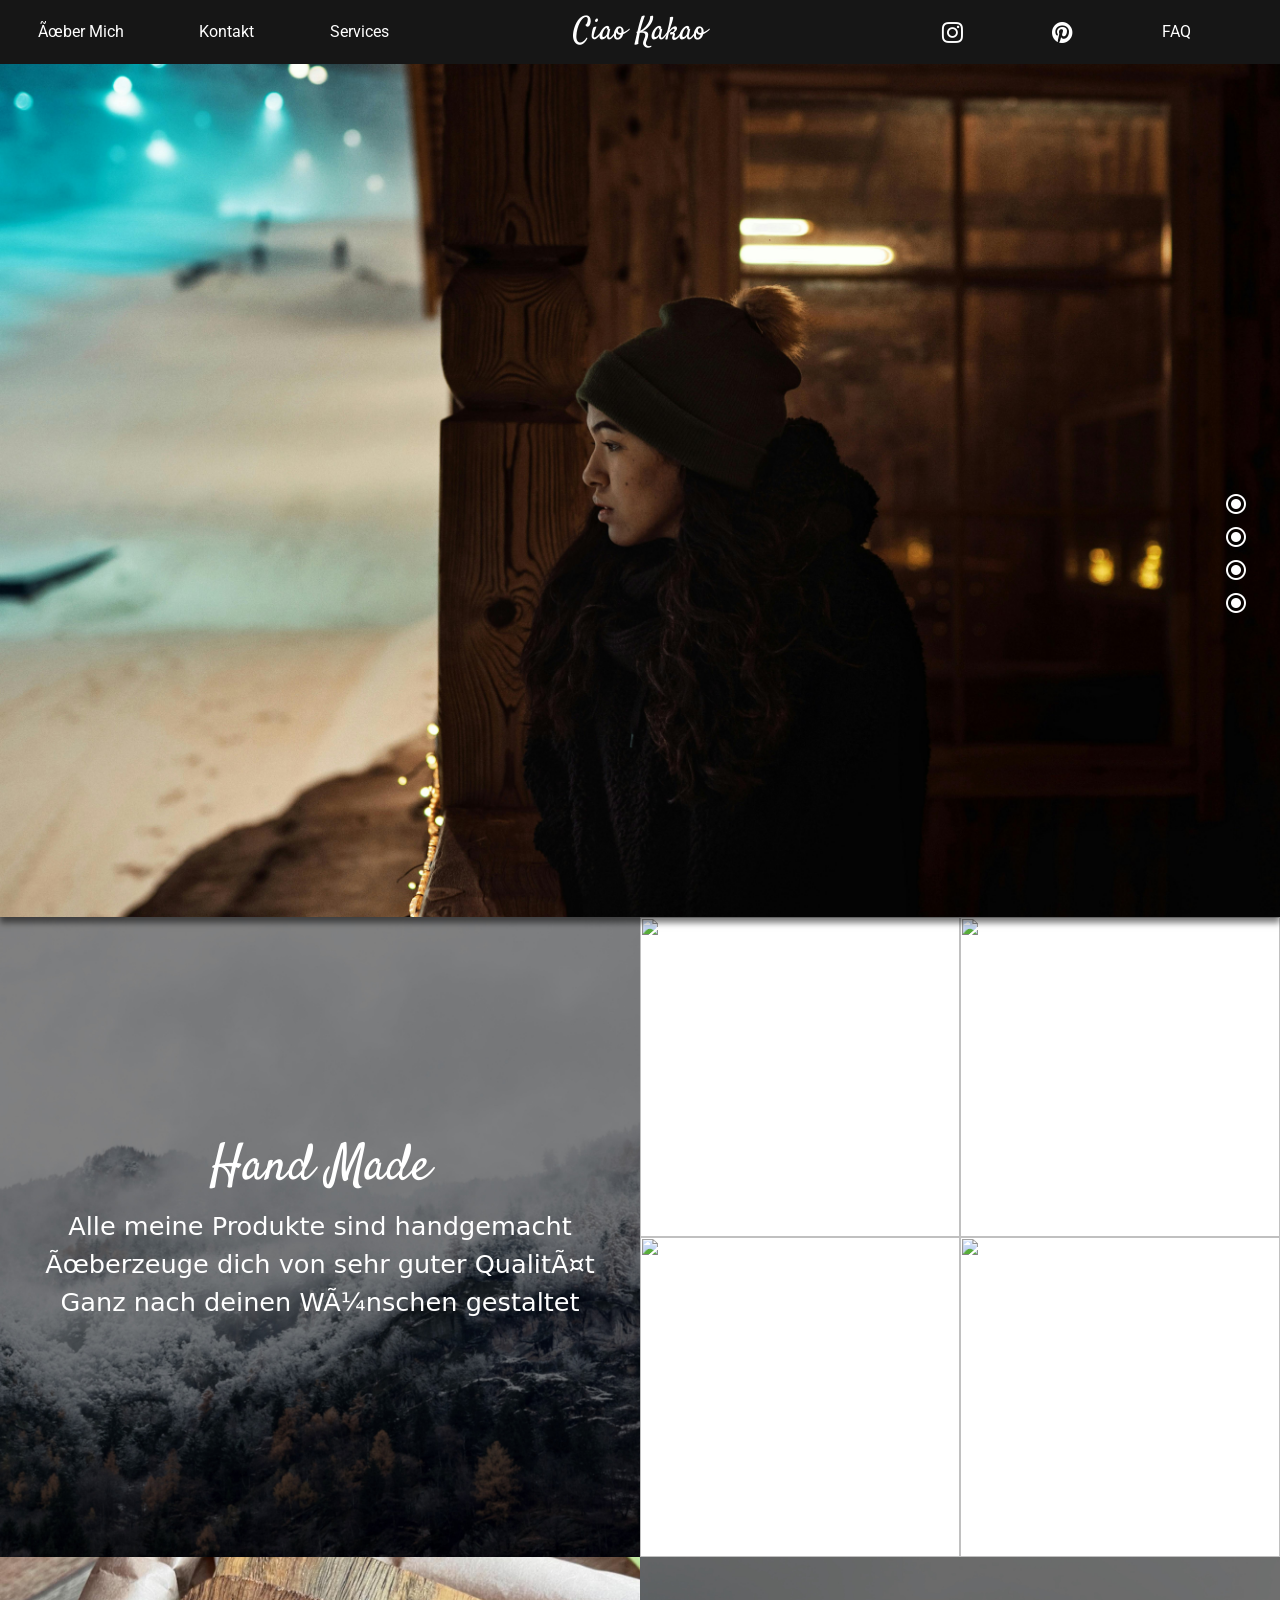
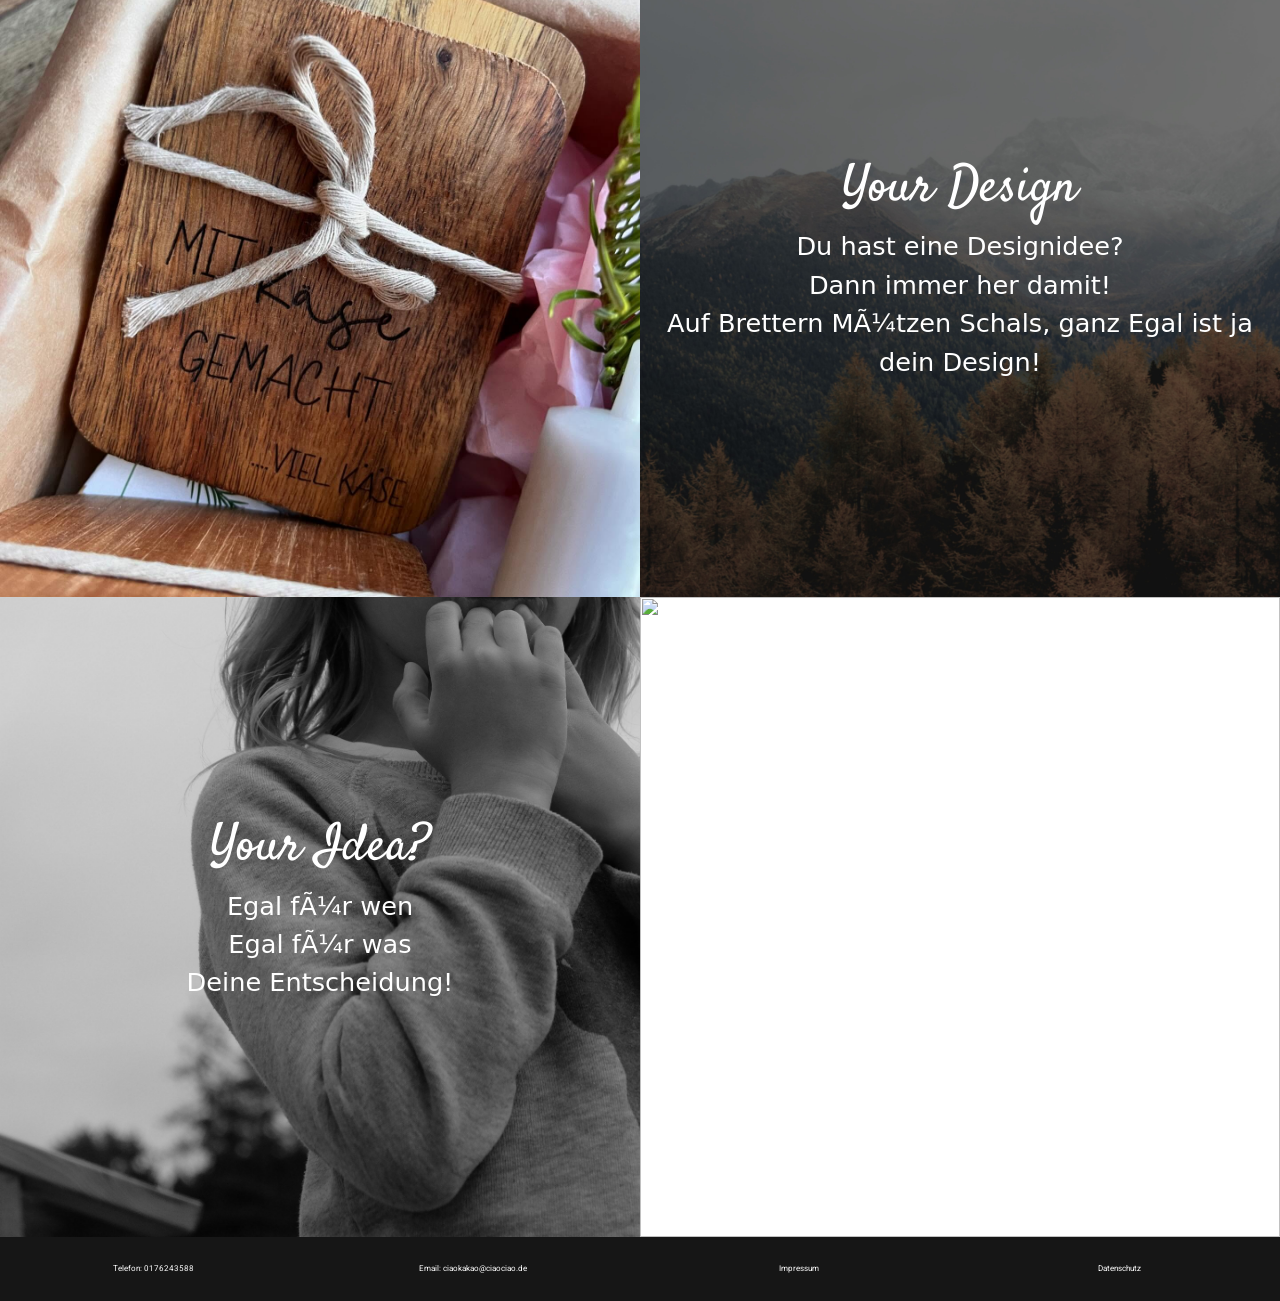
==== index.html @ 48e9409b "rename htmll" ====
<!DOCTYPE html>
<html>
  <head>
    <link href="https://cdn.jsdelivr.net/npm/bootstrap@5.3.3/dist/css/bootstrap.min.css" rel="stylesheet" integrity="sha384-QWTKZyjpPEjISv5WaRU9OFeRpok6YctnYmDr5pNlyT2bRjXh0JMhjY6hW+ALEwIH" crossorigin="anonymous">
    <link rel="preconnect" href="https://fonts.googleapis.com">
  <link rel="preconnect" href="https://fonts.gstatic.com" crossorigin>
  <link href="https://fonts.googleapis.com/css2?family=Roboto:ital,wght@0,100;0,300;0,400;0,500;0,700;0,900;1,100;1,300;1,400;1,500;1,700;1,900&display=swap" rel="stylesheet">
  <link rel="stylesheet" href="https://cdnjs.cloudflare.com/ajax/libs/font-awesome/4.7.0/css/font-awesome.min.css">
  <link href="https://fonts.googleapis.com/css2?family=Roboto:ital,wght@0,100;0,300;0,400;0,500;0,700;0,900;1,100;1,300;1,400;1,500;1,700;1,900&family=Satisfy&display=swap" rel="stylesheet">
  <link rel="stylesheet" href="https://fonts.googleapis.com/css2?family=Material+Symbols+Outlined:opsz,wght,FILL,GRAD@20..48,100..700,0..1,-50..200&icon_names=radio_button_unchecked" />
  <link rel="stylesheet" href="https://fonts.googleapis.com/css2?family=Material+Symbols+Outlined:opsz,wght,FILL,GRAD@20..48,100..700,0..1,-50..200&icon_names=radio_button_checked" />

  <link rel="stylesheet" href="/css/ciaokakaomaster.css">
  <link rel="stylesheet" href="/css/ciaokakaoheader.css">
  <link rel="stylesheet" href="/css/ciaokakaoimageslide.css">
  <link rel="stylesheet" href="/css/ciaokakaoarticle.css">
  <link rel="stylesheet" href="/css/ciaokakaofooter.css">

    <body>
      <div class="main">
        <div class="header">
          <div class="headercontainer">
            <div class="headeraboutus">
              <p class="headerp">Über Mich</p>
              <p class="headerp">Kontakt</p>
              <p class="headerp">Services</p>
            </div>
            <div class="headerlogo">
              <!-- <img src="/images/logo.png" alt=""> -->
              <p class="headerp">Ciao Kakao</p>
            </div>
            <div class="socialmediaheader">
              <a href="#" class="fa fa-instagram"></a>
              <a href="#" class="fa fa-pinterest"></a>
              <p class="headerp">FAQ</p>
            </div>
          </div>
        </div>

        <div class="companyimages">
          <div class="imageSliderContainer">
            <img  class="sliderimg" src="/images/imgsld1.jpg" alt="">
            <img  class="sliderimg" src="/images/imgsld2.jpg" alt="">
            <img  class="sliderimg" src="/images/imgsld3.jpg" alt="">
            <img  class="sliderimg" src="/images/imgsld4.jpg" alt="">
            
          </div>

          <div class="imageButtonContainer">
            <button onclick="imageButtonPressed(0)" id="imgslide0" class="imageSlideButton">
              <span class="material-symbols-outlined">
                radio_button_checked
                </span>
            </button>

            <button onclick="imageButtonPressed(1)"  id="imgslide1" class="imageSlideButton">
              <span class="material-symbols-outlined">
                radio_button_checked
                </span>
            </button>

            <button onclick="imageButtonPressed(2)" id="imgslide2" class="imageSlideButton">
              <span class="material-symbols-outlined">
                radio_button_checked
                </span>
            </button>

            <button onclick="imageButtonPressed(3)" id="imgslide3" class="imageSlideButton">
              <span class="material-symbols-outlined">
                radio_button_checked
                </span>
            </button>

          </div>

        </div>

        <div class="articleContainer">

          <div id="articleHandMade" class="articledetail">
            <div class="articledescription">
            <h1 class="articleHeading" >Hand Made</h1>
            <p>Alle meine Produkte sind handgemacht <br>
              Überzeuge dich von sehr guter Qualität <br>
              Ganz nach deinen Wünschen gestaltet</p> 
          </div>

          </div>

          <div class="articledetail">
              <div class="imgquad"><img class="articleImage" src="/images/MillaMütze.jpg" alt=""></div>
              <div class="imgquad"><img class="articleImage" src="/images/MützeGrau.jpg" alt=""></div>
              <div class="imgquad"><img class="articleImage" src="/images/MützeHerbst.jpg" alt=""></div>
              <div class="imgquad"><img class="articleImage" src="/images/MützeRot.jpg" alt=""></div>
          </div>

          <div class="articledetail">
            <img class="imgSolo" class="articleImageFull" src="/images/Holzbrett.jpg" alt="">
          </div>

          <div id="yourDesign" class="articledetail">
            <div class="articledescription">
            <h1 class="articleHeading" >Your Design</h1>
            <p>Du hast eine Designidee? <br>
              Dann immer her damit! <br>
              Auf Brettern Mützen Schals, ganz Egal ist ja dein Design!</p>
          </div>

          </div>

          <div id="yourChoice" class="articledetail">
            <div class="articledescription">
            <h1 class="articleHeading" >Your Idea?</h1>
            <p>Egal für wen <br>
              Egal für was <br>
              Deine Entscheidung!</p>
          </div>
          </div>

          <div class="articledetail">
            <img class="imgSolo" class="articleImageFull" src="/images/HundMütze.jpg" alt="">
          </div>

        </div>

        <div class="footer">
          <div class="contact">
            <p>
            Telefon: 0176243588 </p>
            <p>Email: ciaokakao@ciaociao.de</p>
          </div>


          <div class="impressum">
            <p>Impressum </p>
            <p>Datenschutz</p>
          </div>

        </div>

      </div>


  
    <script src="/js/ckimageslide.js"></script>
    </body>
  </head>
</html>
---- css/ciaokakaomaster.css ----
html, body {
  height: 100%;
  margin: 0;
  padding: 0;
}

.main {
  width: 100%;
  height: auto;
  display: flex;
  flex-direction: column;
}
---- css/ciaokakaoheader.css ----
.header{
  width: 100%;
  height: 4rem;
  display: flex;
  color: white;
  background-color: rgb(22,22,22);
  font-family: roboto;
  position: sticky;
  top: 0;
  left: 0;
  z-index: 99;
}

.headerp{
  display: inline-block;
  position: relative;
  cursor: pointer;
  margin: 0;
}

.headerp::after{
  content:"";
  position: absolute;
  left: 0;
  bottom: -2px;
  width: 0;
  height: 2px;
  background-color: currentColor;
  transition: width 0.5s cubic-bezier(0.4, 0, 0.2, 1)
}

.headerp:hover::after{
  width: 100%;
}

.headercontainer {
  width: 100%;
  height: 100%;
  display: flex;
}

.headeraboutus{
  width: 100%;
  height: 100%;
  display: flex;
  justify-content: space-around;
  align-items: center;
  flex-direction: row;
}

.headerlogo{
  width: 100%;
  display: flex;
  justify-content: center;
  align-items: center;
    font-family: "Satisfy", serif;
    font-weight: 400;
    font-style: normal;
    font-size: 2rem;
  
}

.socialmediaheader{
  display: flex;
  width: 100%;
  justify-content: center;
    flex-direction: row;
    flex-wrap: nowrap;
    align-items: center;
    justify-content: space-evenly;
}

#instagramheaderlogo{
  margin-right: 3rem;
}

.fa{
  color: white;
  font-size: 1.5rem;
  text-decoration: none;
}
---- css/ciaokakaoimageslide.css ----
.companyimages{
  width: 100%;
  max-height: 100vh;
  position: relative;
  display: flex;
  flex-direction: row;
  overflow: hidden;
  flex-wrap: wrap;
  box-shadow: rgba(0, 0, 0, 0.5) 0px 6px 6px;
}

.imageSliderContainer{
display: flex;
transition: transform 0.5s ease-in-out, filter 0.5s ease-in-out;
}

.sliderimg{
  width: 100%;
}

.imageButtonContainer{
  position: absolute;
  right: 2%;
  top: 50%;
  display: flex;
  flex-direction: column;

}

.imageSlideButton{
  border: none;
  background-color: transparent;
  color: white;
  transition: color 0.5s cubic-bezier(0.4, 0, 0.2, 1)
}

.imageSlideButton:hover{
  color: grey;
  
}


.material-symbols-outlined {
  font-variation-settings:
  'FILL' 0,
  'wght' 400,
  'GRAD' 0,
  'opsz' 24;
}
---- css/ciaokakaoarticle.css ----
.articleContainer{
  width: 100%;
  display: flex;
  flex-direction: row;
  flex-wrap: wrap;
}

.articledetail{
  width: 50%;
  aspect-ratio: 1 / 1;
  display: flex;
  flex-direction: column;
  flex-wrap: wrap;
  font-size: clamp(1rem, 2vw, 2rem);
}


.articleHeading{
  font-family: Satisfy, serif;
  font-size: clamp(3rem, 4vw, 5rem);
}



#articleHandMade{
  background-image: url('/images/Waldhintergrund.jpg') ;
  background-size: cover;
  color: white;
}

#yourDesign{
  background-image: url('/images/Herbsthintergrund.jpg') ;
  background-size: cover;
  color: white;
}

#yourChoice{
  background-image: url('/images/Mädchen.jpg') ;
  background-size: cover;
  color: white;
}


.articledescription{
  display: flex;
  flex-direction: column;
  align-items: center;
  padding: 1rem;
  width: 100%;
  height: 100%;
  justify-content: center;
  text-align: center;
}


.imgquad{
  width: 50%;
  height: 50%;
  object-fit: cover;
}

.imgSolo{
  width: 100%;
  height: 100%;
  object-fit: cover;
}

.articleImage{
  width: 100%;
  height: 100%;
  object-fit: cover;
}

.articleImageFull{
  width: 100%;
}
---- css/ciaokakaofooter.css ----
.footer{
  width: 100%;
  height: 4rem;
  background-color: rgb(22,22,22);
  font-family: roboto;
  display: flex;
  flex-direction: row;
    flex-wrap: nowrap;
    justify-content: space-around;
    align-items: flex-end;
    color: white;
    font-size: 0.5rem;
}

.footer p{
  margin: 0;
}

.impressum{
  width: 50%;
  height: 100%;
  display: flex;
  justify-content: space-around;
  align-items: center;
}

.contact{
  width: 50%;
  height: 100%;
  display: flex;
  align-items: center;
  justify-content:space-around;
  margin: 0;
}
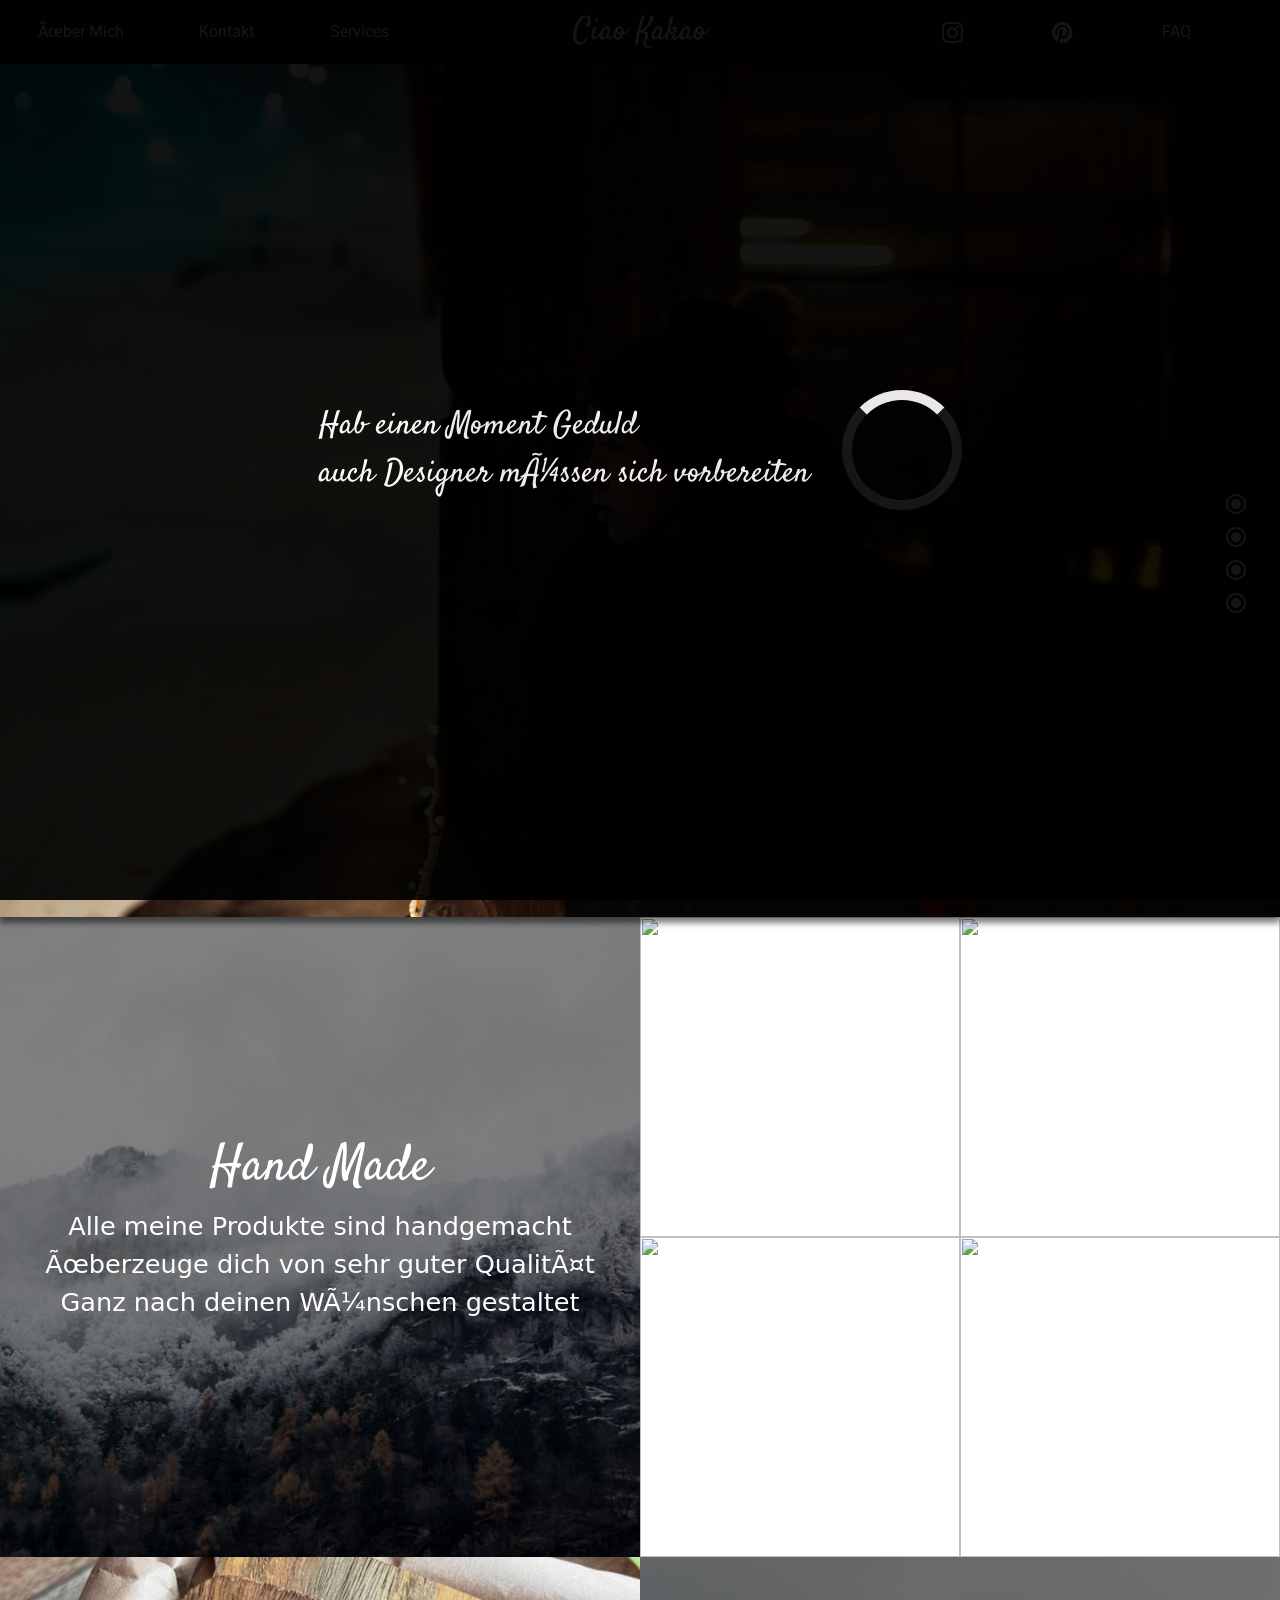
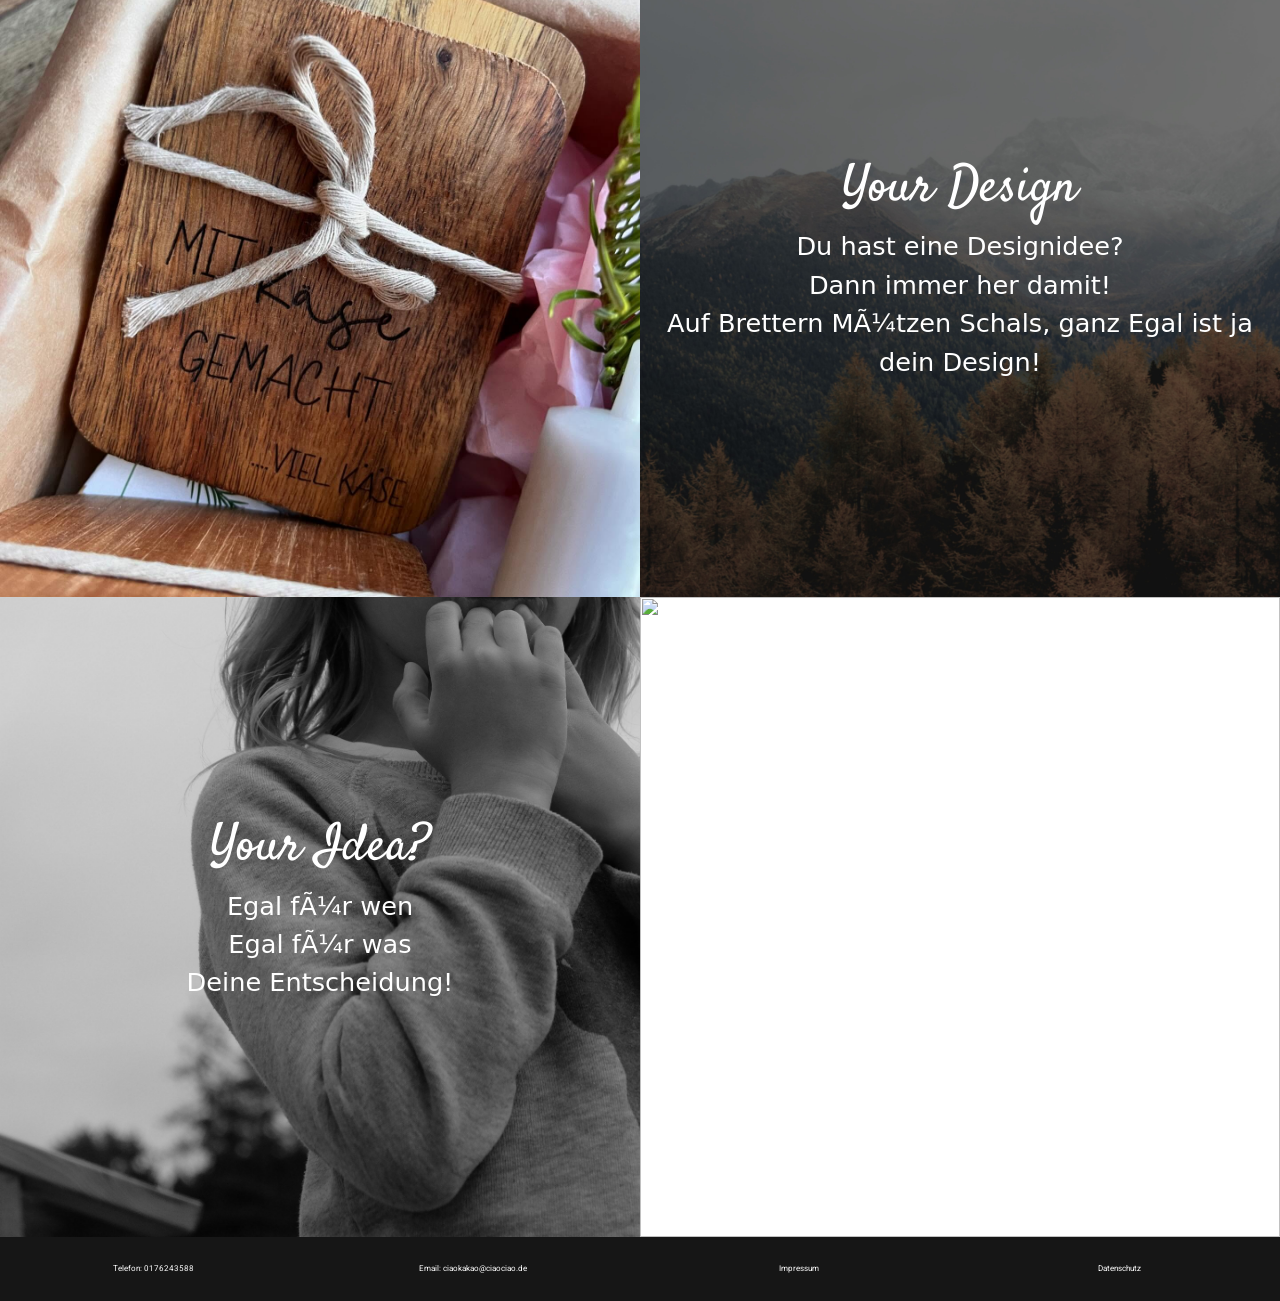
==== commit 7bd4a4b9: "preview loader" ====
--- a/index.html
+++ b/index.html
@@ -10,14 +10,20 @@
   <link rel="stylesheet" href="https://fonts.googleapis.com/css2?family=Material+Symbols+Outlined:opsz,wght,FILL,GRAD@20..48,100..700,0..1,-50..200&icon_names=radio_button_unchecked" />
   <link rel="stylesheet" href="https://fonts.googleapis.com/css2?family=Material+Symbols+Outlined:opsz,wght,FILL,GRAD@20..48,100..700,0..1,-50..200&icon_names=radio_button_checked" />
 
-  <link rel="stylesheet" href="/css/ciaokakaomaster.css">
-  <link rel="stylesheet" href="/css/ciaokakaoheader.css">
-  <link rel="stylesheet" href="/css/ciaokakaoimageslide.css">
-  <link rel="stylesheet" href="/css/ciaokakaoarticle.css">
-  <link rel="stylesheet" href="/css/ciaokakaofooter.css">
+  <link rel="stylesheet" href="css/ciaokakaomaster.css">
+  <link rel="stylesheet" href="css/ciaokakaoheader.css">
+  <link rel="stylesheet" href="css/ciaokakaoimageslide.css">
+  <link rel="stylesheet" href="css/ciaokakaoarticle.css">
+  <link rel="stylesheet" href="css/ciaokakaofooter.css">
 
     <body>
       <div class="main">
+        <div class="preview">
+            Hab einen Moment Geduld <br>
+            auch Designer müssen sich vorbereiten 
+          </h1>
+          <div class="preview-loader"></div>
+        </div>
         <div class="header">
           <div class="headercontainer">
             <div class="headeraboutus">
@@ -39,10 +45,10 @@
 
         <div class="companyimages">
           <div class="imageSliderContainer">
-            <img  class="sliderimg" src="/images/imgsld1.jpg" alt="">
-            <img  class="sliderimg" src="/images/imgsld2.jpg" alt="">
-            <img  class="sliderimg" src="/images/imgsld3.jpg" alt="">
-            <img  class="sliderimg" src="/images/imgsld4.jpg" alt="">
+            <img  class="sliderimg" src="images/imgsld1.jpg" alt="">
+            <img  class="sliderimg" src="images/imgsld2.jpg" alt="">
+            <img  class="sliderimg" src="images/imgsld3.jpg" alt="">
+            <img  class="sliderimg" src="images/imgsld4.jpg" alt="">
             
           </div>
 
@@ -88,14 +94,14 @@
           </div>
 
           <div class="articledetail">
-              <div class="imgquad"><img class="articleImage" src="/images/MillaMütze.jpg" alt=""></div>
-              <div class="imgquad"><img class="articleImage" src="/images/MützeGrau.jpg" alt=""></div>
-              <div class="imgquad"><img class="articleImage" src="/images/MützeHerbst.jpg" alt=""></div>
-              <div class="imgquad"><img class="articleImage" src="/images/MützeRot.jpg" alt=""></div>
+              <div class="imgquad"><img class="articleImage" src="images/MillaMütze.jpg" alt=""></div>
+              <div class="imgquad"><img class="articleImage" src="images/MützeGrau.jpg" alt=""></div>
+              <div class="imgquad"><img class="articleImage" src="images/MützeHerbst.jpg" alt=""></div>
+              <div class="imgquad"><img class="articleImage" src="images/MützeRot.jpg" alt=""></div>
           </div>
 
           <div class="articledetail">
-            <img class="imgSolo" class="articleImageFull" src="/images/Holzbrett.jpg" alt="">
+            <img class="imgSolo" class="articleImageFull" src="images/Holzbrett.jpg" alt="">
           </div>
 
           <div id="yourDesign" class="articledetail">
@@ -118,7 +124,7 @@
           </div>
 
           <div class="articledetail">
-            <img class="imgSolo" class="articleImageFull" src="/images/HundMütze.jpg" alt="">
+            <img class="imgSolo" class="articleImageFull" src="images/HundMütze.jpg" alt="">
           </div>
 
         </div>
@@ -142,7 +148,8 @@
 
 
   
-    <script src="/js/ckimageslide.js"></script>
+    <script src="js/ckimageslide.js"></script>
+    <script src="js/ckloader.js"></script>
     </body>
   </head>
 </html>
--- a/css/ciaokakaomaster.css
+++ b/css/ciaokakaomaster.css
@@ -3,6 +3,40 @@
   margin: 0;
   padding: 0;
 }
+
+.preview {
+  font-family: Satisfy, serif;
+  font-size: clamp(3rem, 4vw, 5rem);
+
+  position: fixed;
+  top: 0;
+  left: 0;
+  width: 100%;
+  height: 100%;
+  background-color: black;
+  display: flex;
+  justify-content: center;
+  align-items: center;
+  font-size: 2rem;
+  z-index: 99999;
+  color: rgb(255, 255, 255);
+  opacity: 0.92;
+}
+
+.preview-loader{
+  border: 10px solid rgb(23,23,23); 
+  border-top: 10px solid rgb(250,250,250); 
+  border-radius: 50%;
+  width: 120px;
+  height: 120px;
+  animation: spin 2s linear infinite;
+  margin-left: 2rem;
+}
+
+@keyframes spin {
+  0% { transform: rotate(0deg); }
+  100% { transform: rotate(360deg); }
+} 
 
 .main {
   width: 100%;
--- a/css/ciaokakaoarticle.css
+++ b/css/ciaokakaoarticle.css
@@ -23,19 +23,19 @@
 
 
 #articleHandMade{
-  background-image: url('/images/Waldhintergrund.jpg') ;
+  background-image: url('../images/Waldhintergrund.jpg') ;
   background-size: cover;
   color: white;
 }
 
 #yourDesign{
-  background-image: url('/images/Herbsthintergrund.jpg') ;
+  background-image: url('../images/Herbsthintergrund.jpg') ;
   background-size: cover;
   color: white;
 }
 
 #yourChoice{
-  background-image: url('/images/Mädchen.jpg') ;
+  background-image: url('../images/Mädchen.jpg') ;
   background-size: cover;
   color: white;
 }
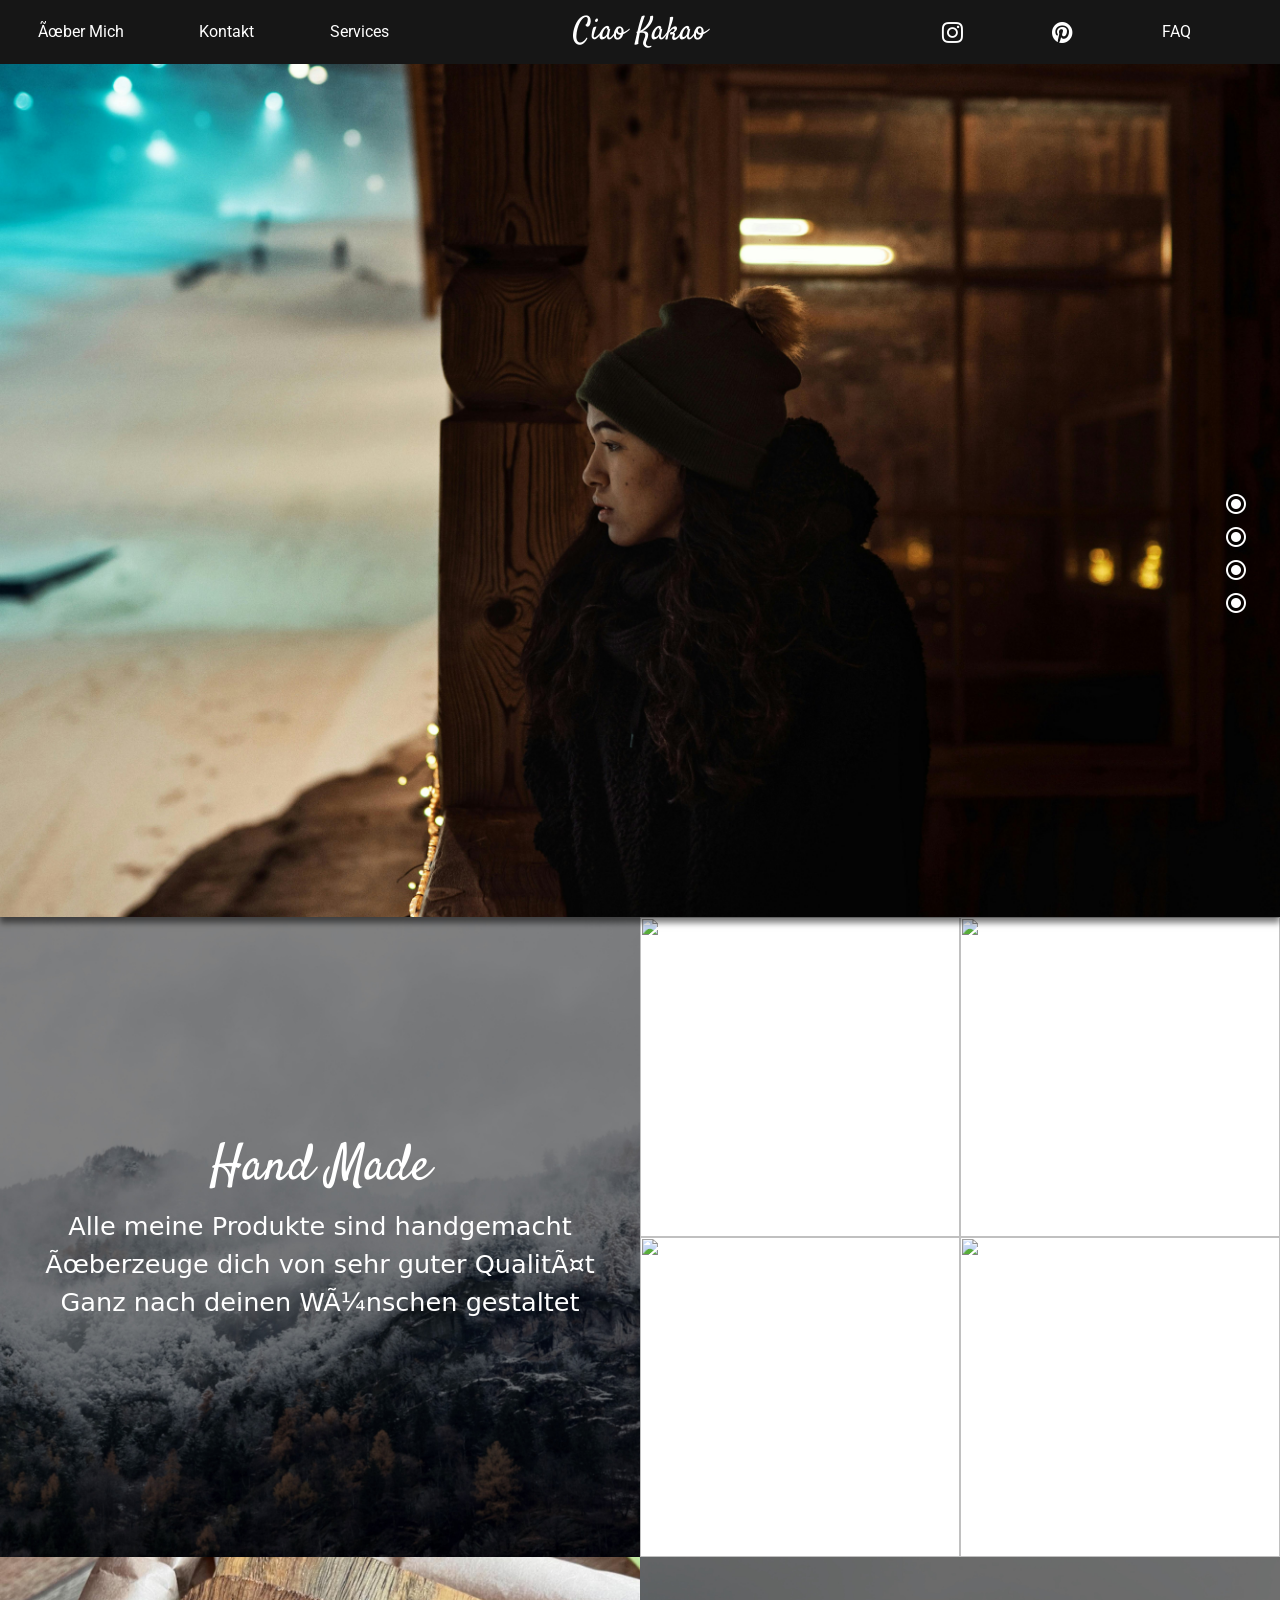
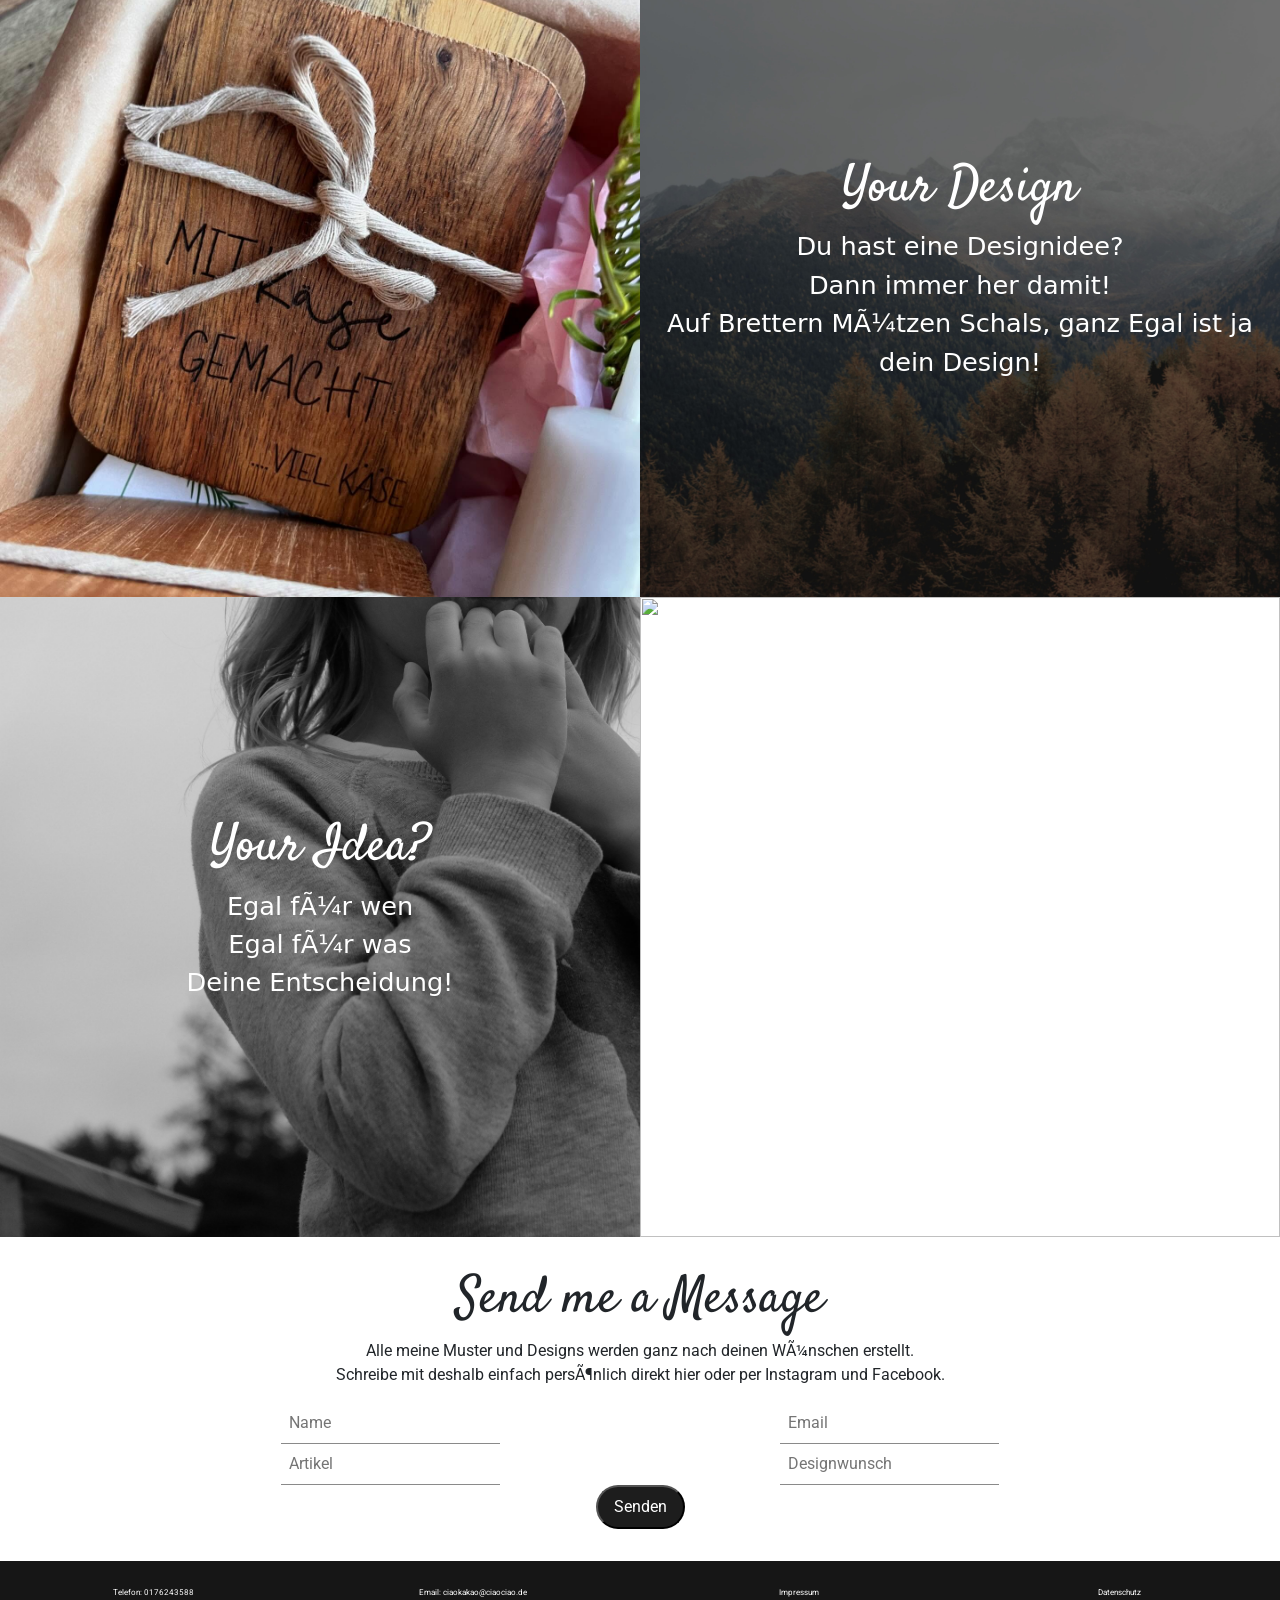
==== commit 32d4005e: "Kontaktfeld angefangen und Bugfix beim Imagslider musste man zweimal drücken" ====
--- a/index.html
+++ b/index.html
@@ -15,6 +15,7 @@
   <link rel="stylesheet" href="css/ciaokakaoimageslide.css">
   <link rel="stylesheet" href="css/ciaokakaoarticle.css">
   <link rel="stylesheet" href="css/ciaokakaofooter.css">
+  <link rel="stylesheet" href="css/ciaokakaocontact.css">
 
     <body>
       <div class="main">
@@ -86,7 +87,7 @@
           <div id="articleHandMade" class="articledetail">
             <div class="articledescription">
             <h1 class="articleHeading" >Hand Made</h1>
-            <p>Alle meine Produkte sind handgemacht <br>
+            <p class="no-select">Alle meine Produkte sind handgemacht <br>
               Überzeuge dich von sehr guter Qualität <br>
               Ganz nach deinen Wünschen gestaltet</p> 
           </div>
@@ -129,6 +130,26 @@
 
         </div>
 
+        <div class="contactMe">
+          <div class="heading">
+            <h1>Send me a Message</h1>
+            <p>Alle meine Muster und Designs werden ganz nach deinen Wünschen erstellt. <br>
+            Schreibe mit deshalb einfach persönlich direkt hier oder per Instagram und Facebook.</p>
+          </div>
+          <div class="contactField">
+            <input class="inputMessage" placeholder="Name" type="text">
+            <input class="inputMessage" placeholder="Email" type="text">
+          </div>
+
+          <div class="contactField">
+            <input class="inputMessage" placeholder="Artikel" type="text">
+            <input class="inputMessage" placeholder="Designwunsch" type="text">
+          </div>
+          <div class="submit">
+            <button class="buttonSubmit">Senden</button>
+          </div>
+        </div>
+
         <div class="footer">
           <div class="contact">
             <p>
--- a/css/ciaokakaocontact.css
+++ b/css/ciaokakaocontact.css
@@ -0,0 +1,70 @@
+.contactMe{
+  width: 100%;
+  display: flex;
+  align-items: center;
+    flex-direction: column;
+    flex-wrap: nowrap;
+    font-family: roboto;
+    padding-top: 2rem;
+    padding-bottom: 2rem;
+    text-align: center;
+    
+}
+
+.contactMe h1{
+  font-family: Satisfy, serif;
+  font-size: clamp(3rem, 4vw, 5rem);
+}
+
+
+.heading{
+  width: 100%;
+  display: flex;
+  flex-direction: column;
+    flex-wrap: nowrap;
+    align-items: center
+}
+.contactField{
+  width: 100%;
+  display: flex;
+  justify-content: space-evenly
+}
+
+.submit{
+  width: 100%;
+  display: flex;
+  align-items: center;
+    justify-content: center;
+}
+
+.buttonSubmit{
+  color: white;
+  background-color: rgb(29,29,29);
+  padding-top: 0.5rem;
+  padding-bottom: 0.5rem;
+  padding-left: 1rem;
+  padding-right: 1rem;
+  border-radius: 24px;
+  transition: transform 0.2s ease-in-out;}
+
+.buttonSubmit:hover{
+  transform: scale(1.1);
+}
+
+.inputMessage{
+  background: transparent;
+  border: none;
+  border-bottom: 1px solid rgba(23, 23, 23, 0.5); /* Dezente dunkle Unterstreichung */
+  color: rgb(23, 23, 23); /* Dunkler Text */
+  padding: 8px;
+  font-size: 1rem;
+  transition: border-bottom 0.3s ease-in-out, box-shadow 0.3s ease-in-out;
+}
+
+.inputMessage:focus{
+  outline: none;
+  border-bottom: 2px solid rgb(23, 23, 23); /* Klare Unterstreichung bei Fokus */
+  box-shadow: 0 3px 5px rgba(23, 23, 23, 0.2);
+}
+
+
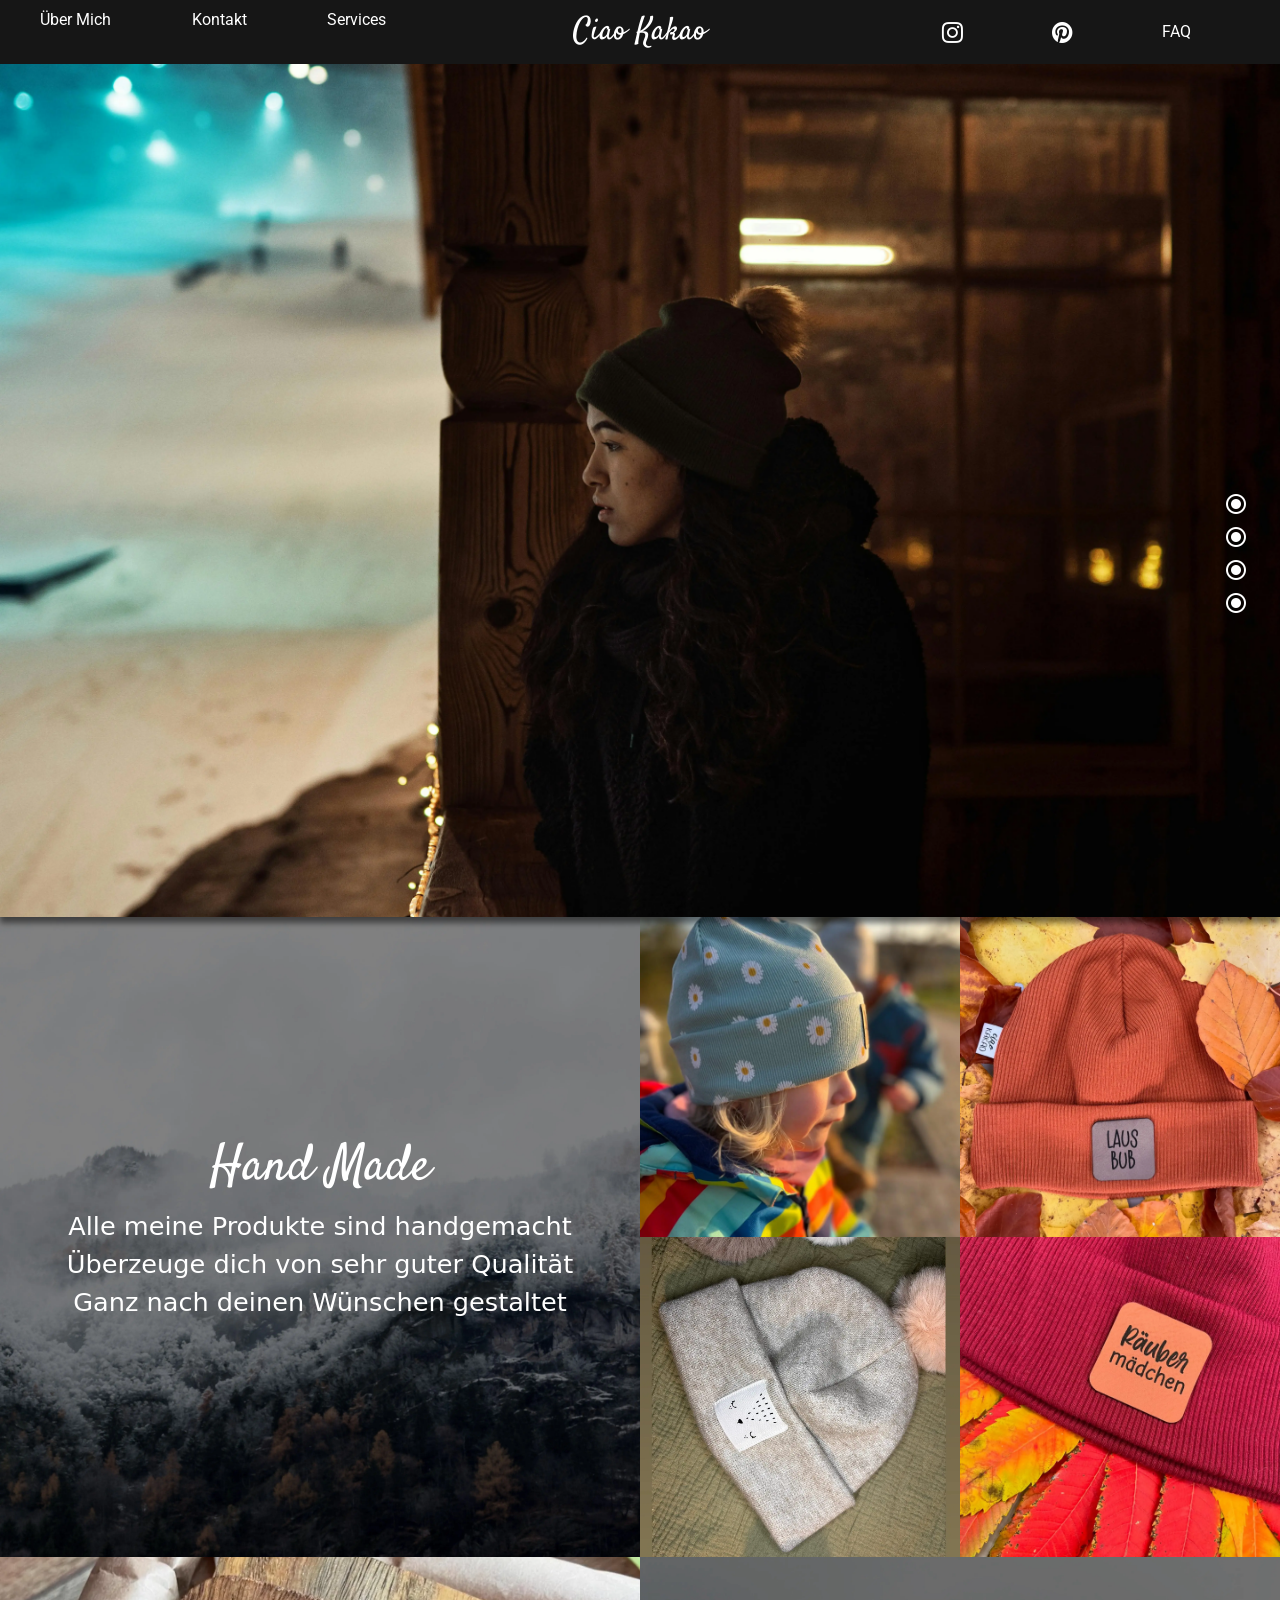
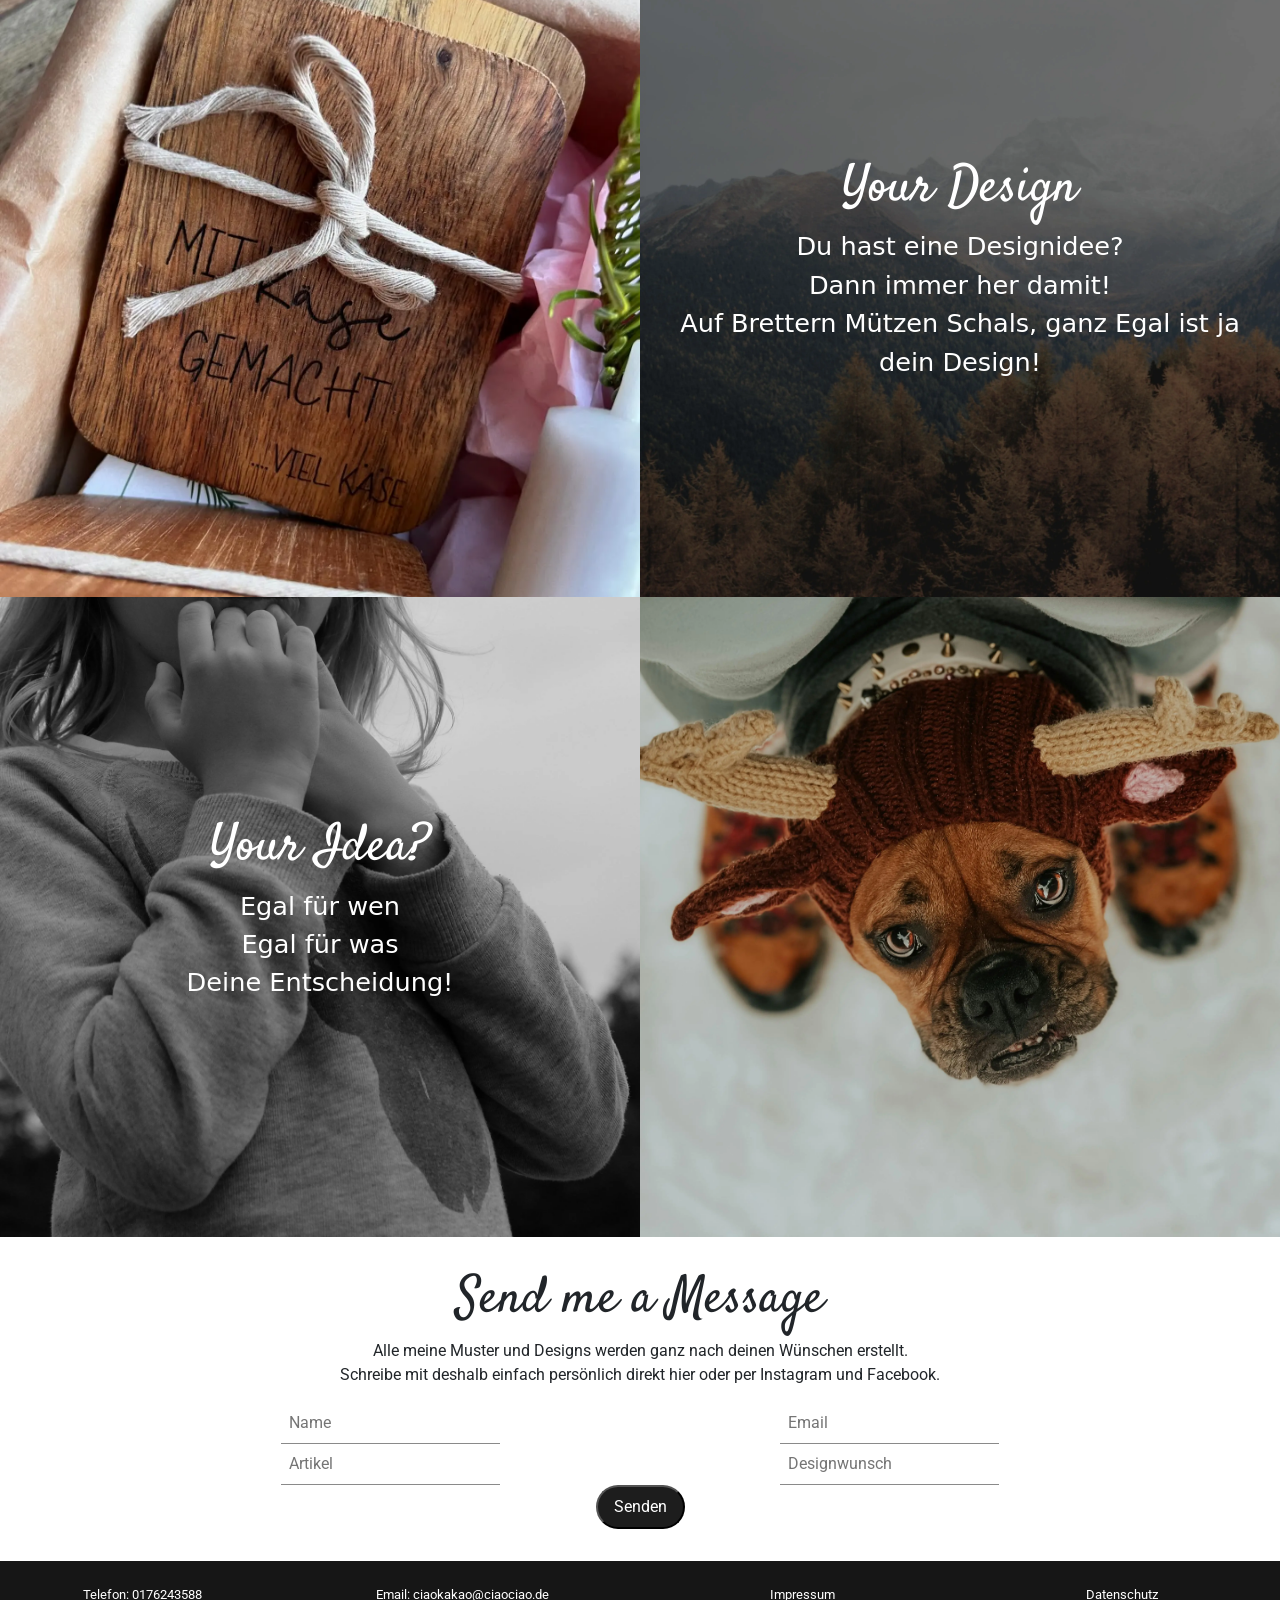
==== commit 876a0a48: "Ersetze alte Bildformate durch WebP-Varianten und füge neue HTML- und CSS-Dateien hinzu" ====
--- a/index.html
+++ b/index.html
@@ -1,176 +1,173 @@
 <!DOCTYPE html>
-<html>
-  <head>
-    <link href="https://cdn.jsdelivr.net/npm/bootstrap@5.3.3/dist/css/bootstrap.min.css" rel="stylesheet" integrity="sha384-QWTKZyjpPEjISv5WaRU9OFeRpok6YctnYmDr5pNlyT2bRjXh0JMhjY6hW+ALEwIH" crossorigin="anonymous">
-    <link rel="preconnect" href="https://fonts.googleapis.com">
-  <link rel="preconnect" href="https://fonts.gstatic.com" crossorigin>
-  <link href="https://fonts.googleapis.com/css2?family=Roboto:ital,wght@0,100;0,300;0,400;0,500;0,700;0,900;1,100;1,300;1,400;1,500;1,700;1,900&display=swap" rel="stylesheet">
-  <link rel="stylesheet" href="https://cdnjs.cloudflare.com/ajax/libs/font-awesome/4.7.0/css/font-awesome.min.css">
-  <link href="https://fonts.googleapis.com/css2?family=Roboto:ital,wght@0,100;0,300;0,400;0,500;0,700;0,900;1,100;1,300;1,400;1,500;1,700;1,900&family=Satisfy&display=swap" rel="stylesheet">
-  <link rel="stylesheet" href="https://fonts.googleapis.com/css2?family=Material+Symbols+Outlined:opsz,wght,FILL,GRAD@20..48,100..700,0..1,-50..200&icon_names=radio_button_unchecked" />
-  <link rel="stylesheet" href="https://fonts.googleapis.com/css2?family=Material+Symbols+Outlined:opsz,wght,FILL,GRAD@20..48,100..700,0..1,-50..200&icon_names=radio_button_checked" />
+<html lang="de">
+    <head>
+        <meta charset="UTF-8" />
+        <meta name="viewport" content="width=device-width, initial-scale=1.0" />
+        <link href="https://cdn.jsdelivr.net/npm/bootstrap@5.3.3/dist/css/bootstrap.min.css" rel="stylesheet" integrity="sha384-QWTKZyjpPEjISv5WaRU9OFeRpok6YctnYmDr5pNlyT2bRjXh0JMhjY6hW+ALEwIH" crossorigin="anonymous" />
+        <link rel="preconnect" href="https://fonts.googleapis.com" />
+        <link rel="preconnect" href="https://fonts.gstatic.com" crossorigin />
+        <link href="https://fonts.googleapis.com/css2?family=Roboto:ital,wght@0,100;0,300;0,400;0,500;0,700;0,900;1,100;1,300;1,400;1,500;1,700;1,900&display=swap" rel="stylesheet" />
+        <link rel="stylesheet" href="https://cdnjs.cloudflare.com/ajax/libs/font-awesome/4.7.0/css/font-awesome.min.css" />
+        <link href="https://fonts.googleapis.com/css2?family=Roboto:ital,wght@0,100;0,300;0,400;0,500;0,700;0,900;1,100;1,300;1,400;1,500;1,700;1,900&family=Satisfy&display=swap" rel="stylesheet" />
+        <link rel="stylesheet" href="https://fonts.googleapis.com/css2?family=Material+Symbols+Outlined:opsz,wght,FILL,GRAD@20..48,100..700,0..1,-50..200&icon_names=radio_button_unchecked" />
+        <link rel="stylesheet" href="https://fonts.googleapis.com/css2?family=Material+Symbols+Outlined:opsz,wght,FILL,GRAD@20..48,100..700,0..1,-50..200&icon_names=radio_button_checked" />
 
-  <link rel="stylesheet" href="css/ciaokakaomaster.css">
-  <link rel="stylesheet" href="css/ciaokakaoheader.css">
-  <link rel="stylesheet" href="css/ciaokakaoimageslide.css">
-  <link rel="stylesheet" href="css/ciaokakaoarticle.css">
-  <link rel="stylesheet" href="css/ciaokakaofooter.css">
-  <link rel="stylesheet" href="css/ciaokakaocontact.css">
+        <link rel="stylesheet" href="css/ciaokakaomaster.css" />
+        <link rel="stylesheet" href="css/ciaokakaoheader.css" />
+        <link rel="stylesheet" href="css/ciaokakaoimageslide.css" />
+        <link rel="stylesheet" href="css/ciaokakaoarticle.css" />
+        <link rel="stylesheet" href="css/ciaokakaofooter.css" />
+        <link rel="stylesheet" href="css/ciaokakaocontact.css" />
 
-    <body>
-      <div class="main">
-        <div class="preview">
-            Hab einen Moment Geduld <br>
-            auch Designer müssen sich vorbereiten 
-          </h1>
-          <div class="preview-loader"></div>
-        </div>
-        <div class="header">
-          <div class="headercontainer">
-            <div class="headeraboutus">
-              <p class="headerp">Über Mich</p>
-              <p class="headerp">Kontakt</p>
-              <p class="headerp">Services</p>
+        <body>
+            <div class="main">
+                <div class="preview">
+                    Hab einen Moment Geduld
+                    <br />
+                    auch Designer müssen sich vorbereiten
+
+                    <div class="preview-loader"></div>
+                </div>
+                <div class="header">
+                    <div class="headercontainer">
+                        <div class="headeraboutus">
+                            <p class="headerp">Über Mich</p>
+                            <p class="headerp">Kontakt</p>
+                            <p class="headerp">Services</p>
+                        </div>
+                        <div class="headerlogo">
+                            <!-- <img src="/images/logo.png" alt=""> -->
+                            <p class="headerp">Ciao Kakao</p>
+                        </div>
+                        <div class="socialmediaheader">
+                            <a href="#" class="fa fa-instagram"></a>
+                            <a href="#" class="fa fa-pinterest"></a>
+                            <p class="headerp">FAQ</p>
+                        </div>
+                    </div>
+                </div>
+
+                <div class="companyimages">
+                    <div class="imageSliderContainer">
+                        <img class="sliderimg" src="images/imgsld1.webp" alt="" />
+                        <img class="sliderimg" src="images/imgsld2.webp" alt="" />
+                        <img class="sliderimg" src="images/imgsld3.webp" alt="" />
+                        <img class="sliderimg" src="images/imgsld4.webp" alt="" />
+                    </div>
+
+                    <div class="imageButtonContainer">
+                        <button onclick="imageButtonPressed(0)" id="imgslide0" class="imageSlideButton">
+                            <span class="material-symbols-outlined">radio_button_checked</span>
+                        </button>
+
+                        <button onclick="imageButtonPressed(1)" id="imgslide1" class="imageSlideButton">
+                            <span class="material-symbols-outlined">radio_button_checked</span>
+                        </button>
+
+                        <button onclick="imageButtonPressed(2)" id="imgslide2" class="imageSlideButton">
+                            <span class="material-symbols-outlined">radio_button_checked</span>
+                        </button>
+
+                        <button onclick="imageButtonPressed(3)" id="imgslide3" class="imageSlideButton">
+                            <span class="material-symbols-outlined">radio_button_checked</span>
+                        </button>
+                    </div>
+                </div>
+
+                <div class="articleContainer">
+                    <div id="articleHandMade" class="articledetail">
+                        <div class="articledescription">
+                            <h1 class="articleHeading">Hand Made</h1>
+                            <p class="no-select">
+                                Alle meine Produkte sind handgemacht
+                                <br />
+                                Überzeuge dich von sehr guter Qualität
+                                <br />
+                                Ganz nach deinen Wünschen gestaltet
+                            </p>
+                        </div>
+                    </div>
+
+                    <div class="articledetail">
+                        <div class="imgquad"><img class="articleImage" src="images/MillaMütze.webp" alt="" /></div>
+                        <div class="imgquad"><img class="articleImage" src="images/MützeGrau.webp" alt="" /></div>
+                        <div class="imgquad"><img class="articleImage" src="images/MützeHerbst.webp" alt="" /></div>
+                        <div class="imgquad"><img class="articleImage" src="images/MützeRot.webp" alt="" /></div>
+                    </div>
+
+                    <div class="articledetail">
+                        <img class="imgSolo" class="articleImageFull" src="images/Holzbrett.webp" alt="" />
+                    </div>
+
+                    <div id="yourDesign" class="articledetail">
+                        <div class="articledescription">
+                            <h1 class="articleHeading">Your Design</h1>
+                            <p>
+                                Du hast eine Designidee?
+                                <br />
+                                Dann immer her damit!
+                                <br />
+                                Auf Brettern Mützen Schals, ganz Egal ist ja dein Design!
+                            </p>
+                        </div>
+                    </div>
+
+                    <div id="yourChoice" class="articledetail">
+                        <div class="articledescription">
+                            <h1 class="articleHeading">Your Idea?</h1>
+                            <p>
+                                Egal für wen
+                                <br />
+                                Egal für was
+                                <br />
+                                Deine Entscheidung!
+                            </p>
+                        </div>
+                    </div>
+
+                    <div class="articledetail">
+                        <img class="imgSolo" class="articleImageFull" src="images/HundMütze.webp" alt="" />
+                    </div>
+                </div>
+
+                <div class="contactMe">
+                    <div class="heading">
+                        <h1>Send me a Message</h1>
+                        <p>
+                            Alle meine Muster und Designs werden ganz nach deinen Wünschen erstellt.
+                            <br />
+                            Schreibe mit deshalb einfach persönlich direkt hier oder per Instagram und Facebook.
+                        </p>
+                    </div>
+                    <div class="contactField">
+                        <input class="inputMessage" placeholder="Name" type="text" />
+                        <input class="inputMessage" placeholder="Email" type="text" />
+                    </div>
+
+                    <div class="contactField">
+                        <input class="inputMessage" placeholder="Artikel" type="text" />
+                        <input class="inputMessage" placeholder="Designwunsch" type="text" />
+                    </div>
+                    <div class="submit">
+                        <button class="buttonSubmit">Senden</button>
+                    </div>
+                </div>
+
+                <div class="footer">
+                    <div class="contact">
+                        <p>Telefon: 0176243588</p>
+                        <p>Email: ciaokakao@ciaociao.de</p>
+                    </div>
+
+                    <div class="impressum">
+                        <p>Impressum</p>
+                        <p>Datenschutz</p>
+                    </div>
+                </div>
             </div>
-            <div class="headerlogo">
-              <!-- <img src="/images/logo.png" alt=""> -->
-              <p class="headerp">Ciao Kakao</p>
-            </div>
-            <div class="socialmediaheader">
-              <a href="#" class="fa fa-instagram"></a>
-              <a href="#" class="fa fa-pinterest"></a>
-              <p class="headerp">FAQ</p>
-            </div>
-          </div>
-        </div>
 
-        <div class="companyimages">
-          <div class="imageSliderContainer">
-            <img  class="sliderimg" src="images/imgsld1.jpg" alt="">
-            <img  class="sliderimg" src="images/imgsld2.jpg" alt="">
-            <img  class="sliderimg" src="images/imgsld3.jpg" alt="">
-            <img  class="sliderimg" src="images/imgsld4.jpg" alt="">
-            
-          </div>
-
-          <div class="imageButtonContainer">
-            <button onclick="imageButtonPressed(0)" id="imgslide0" class="imageSlideButton">
-              <span class="material-symbols-outlined">
-                radio_button_checked
-                </span>
-            </button>
-
-            <button onclick="imageButtonPressed(1)"  id="imgslide1" class="imageSlideButton">
-              <span class="material-symbols-outlined">
-                radio_button_checked
-                </span>
-            </button>
-
-            <button onclick="imageButtonPressed(2)" id="imgslide2" class="imageSlideButton">
-              <span class="material-symbols-outlined">
-                radio_button_checked
-                </span>
-            </button>
-
-            <button onclick="imageButtonPressed(3)" id="imgslide3" class="imageSlideButton">
-              <span class="material-symbols-outlined">
-                radio_button_checked
-                </span>
-            </button>
-
-          </div>
-
-        </div>
-
-        <div class="articleContainer">
-
-          <div id="articleHandMade" class="articledetail">
-            <div class="articledescription">
-            <h1 class="articleHeading" >Hand Made</h1>
-            <p class="no-select">Alle meine Produkte sind handgemacht <br>
-              Überzeuge dich von sehr guter Qualität <br>
-              Ganz nach deinen Wünschen gestaltet</p> 
-          </div>
-
-          </div>
-
-          <div class="articledetail">
-              <div class="imgquad"><img class="articleImage" src="images/MillaMütze.jpg" alt=""></div>
-              <div class="imgquad"><img class="articleImage" src="images/MützeGrau.jpg" alt=""></div>
-              <div class="imgquad"><img class="articleImage" src="images/MützeHerbst.jpg" alt=""></div>
-              <div class="imgquad"><img class="articleImage" src="images/MützeRot.jpg" alt=""></div>
-          </div>
-
-          <div class="articledetail">
-            <img class="imgSolo" class="articleImageFull" src="images/Holzbrett.jpg" alt="">
-          </div>
-
-          <div id="yourDesign" class="articledetail">
-            <div class="articledescription">
-            <h1 class="articleHeading" >Your Design</h1>
-            <p>Du hast eine Designidee? <br>
-              Dann immer her damit! <br>
-              Auf Brettern Mützen Schals, ganz Egal ist ja dein Design!</p>
-          </div>
-
-          </div>
-
-          <div id="yourChoice" class="articledetail">
-            <div class="articledescription">
-            <h1 class="articleHeading" >Your Idea?</h1>
-            <p>Egal für wen <br>
-              Egal für was <br>
-              Deine Entscheidung!</p>
-          </div>
-          </div>
-
-          <div class="articledetail">
-            <img class="imgSolo" class="articleImageFull" src="images/HundMütze.jpg" alt="">
-          </div>
-
-        </div>
-
-        <div class="contactMe">
-          <div class="heading">
-            <h1>Send me a Message</h1>
-            <p>Alle meine Muster und Designs werden ganz nach deinen Wünschen erstellt. <br>
-            Schreibe mit deshalb einfach persönlich direkt hier oder per Instagram und Facebook.</p>
-          </div>
-          <div class="contactField">
-            <input class="inputMessage" placeholder="Name" type="text">
-            <input class="inputMessage" placeholder="Email" type="text">
-          </div>
-
-          <div class="contactField">
-            <input class="inputMessage" placeholder="Artikel" type="text">
-            <input class="inputMessage" placeholder="Designwunsch" type="text">
-          </div>
-          <div class="submit">
-            <button class="buttonSubmit">Senden</button>
-          </div>
-        </div>
-
-        <div class="footer">
-          <div class="contact">
-            <p>
-            Telefon: 0176243588 </p>
-            <p>Email: ciaokakao@ciaociao.de</p>
-          </div>
-
-
-          <div class="impressum">
-            <p>Impressum </p>
-            <p>Datenschutz</p>
-          </div>
-
-        </div>
-
-      </div>
-
-
-  
-    <script src="js/ckimageslide.js"></script>
-    <script src="js/ckloader.js"></script>
-    </body>
-  </head>
-</html>+            <script src="js/ckimageslide.js"></script>
+            <script src="js/ckloader.js"></script>
+        </body>
+    </head>
+</html>
--- a/css/ciaokakaomaster.css
+++ b/css/ciaokakaomaster.css
@@ -1,46 +1,55 @@
-html, body {
-  height: 100%;
-  margin: 0;
-  padding: 0;
+* {
+    box-sizing: border-box;
+}
+
+html,
+body {
+    height: 100%;
+    margin: 0;
+    padding: 0;
 }
 
 .preview {
-  font-family: Satisfy, serif;
-  font-size: clamp(3rem, 4vw, 5rem);
+    font-family: Satisfy, serif;
+    font-size: clamp(3rem, 4vw, 5rem);
 
-  position: fixed;
-  top: 0;
-  left: 0;
-  width: 100%;
-  height: 100%;
-  background-color: black;
-  display: flex;
-  justify-content: center;
-  align-items: center;
-  font-size: 2rem;
-  z-index: 99999;
-  color: rgb(255, 255, 255);
-  opacity: 0.92;
+    position: fixed;
+    top: 0;
+    left: 0;
+    width: 100%;
+    height: 100%;
+    background-color: black;
+    display: flex;
+    justify-content: center;
+    align-items: center;
+    font-size: 2rem;
+    z-index: 99999;
+    color: rgb(255, 255, 255);
+    opacity: 0.92;
 }
 
-.preview-loader{
-  border: 10px solid rgb(23,23,23); 
-  border-top: 10px solid rgb(250,250,250); 
-  border-radius: 50%;
-  width: 120px;
-  height: 120px;
-  animation: spin 2s linear infinite;
-  margin-left: 2rem;
+.preview-loader {
+    border: 10px solid rgb(23, 23, 23);
+    border-top: 10px solid rgb(250, 250, 250);
+    border-radius: 50%;
+    width: 120px;
+    height: 120px;
+    animation: spin 2s linear infinite;
+    margin-left: 2rem;
 }
 
 @keyframes spin {
-  0% { transform: rotate(0deg); }
-  100% { transform: rotate(360deg); }
-} 
+    0% {
+        transform: rotate(0deg);
+    }
+    100% {
+        transform: rotate(360deg);
+    }
+}
 
 .main {
-  width: 100%;
-  height: auto;
-  display: flex;
-  flex-direction: column;
-}+    width: 100%;
+    height: auto;
+    display: flex;
+    flex-direction: column;
+}
--- a/css/ciaokakaoheader.css
+++ b/css/ciaokakaoheader.css
@@ -1,81 +1,89 @@
-.header{
-  width: 100%;
-  height: 4rem;
-  display: flex;
-  color: white;
-  background-color: rgb(22,22,22);
-  font-family: roboto;
-  position: sticky;
-  top: 0;
-  left: 0;
-  z-index: 99;
+.header {
+    width: 100%;
+    display: flex;
+    padding: 0.5rem 0;
+    color: white;
+    background-color: rgb(22, 22, 22);
+    font-family: roboto;
+    position: sticky;
+    top: 0;
+    left: 0;
+    z-index: 99;
 }
 
-.headerp{
-  display: inline-block;
-  position: relative;
-  cursor: pointer;
-  margin: 0;
+.headerp {
+    display: inline-block;
+    position: relative;
+    cursor: pointer;
+    margin: 0;
 }
 
-.headerp::after{
-  content:"";
-  position: absolute;
-  left: 0;
-  bottom: -2px;
-  width: 0;
-  height: 2px;
-  background-color: currentColor;
-  transition: width 0.5s cubic-bezier(0.4, 0, 0.2, 1)
+.headerp::after {
+    content: "";
+    position: absolute;
+    left: 0;
+    bottom: -2px;
+    width: 0;
+    height: 2px;
+    background-color: currentColor;
+    transition: width 0.5s cubic-bezier(0.4, 0, 0.2, 1);
 }
 
-.headerp:hover::after{
-  width: 100%;
+.headerp:hover::after {
+    width: 100%;
 }
 
 .headercontainer {
-  width: 100%;
-  height: 100%;
-  display: flex;
+    width: 100%;
+    height: 100%;
+    display: flex;
 }
 
-.headeraboutus{
-  width: 100%;
-  height: 100%;
-  display: flex;
-  justify-content: space-around;
-  align-items: center;
-  flex-direction: row;
+.headeraboutus {
+    width: 100%;
+    height: 100%;
+    display: flex;
+    justify-content: space-around;
+    align-items: center;
+    flex-direction: row;
 }
 
-.headerlogo{
-  width: 100%;
-  display: flex;
-  justify-content: center;
-  align-items: center;
+.headerlogo {
+    width: 100%;
+    display: flex;
+    justify-content: center;
+    align-items: center;
     font-family: "Satisfy", serif;
     font-weight: 400;
     font-style: normal;
     font-size: 2rem;
-  
 }
 
-.socialmediaheader{
-  display: flex;
-  width: 100%;
-  justify-content: center;
+.socialmediaheader {
+    display: flex;
+    width: 100%;
+    justify-content: center;
     flex-direction: row;
     flex-wrap: nowrap;
     align-items: center;
     justify-content: space-evenly;
 }
 
-#instagramheaderlogo{
-  margin-right: 3rem;
+#instagramheaderlogo {
+    margin-right: 3rem;
 }
 
-.fa{
-  color: white;
-  font-size: 1.5rem;
-  text-decoration: none;
-}+.fa {
+    color: white;
+    font-size: 1.5rem;
+    text-decoration: none;
+}
+
+@media (max-width: 768px) {
+    .headeraboutus {
+        display: none;
+    }
+    .headerlogo .fa {
+        font-size: 2rem;
+    }
+}
--- a/css/ciaokakaoarticle.css
+++ b/css/ciaokakaoarticle.css
@@ -1,76 +1,89 @@
-.articleContainer{
-  width: 100%;
-  display: flex;
-  flex-direction: row;
-  flex-wrap: wrap;
+.articleContainer {
+    width: 100%;
+    display: flex;
+    flex-direction: row;
+    flex-wrap: wrap;
 }
 
-.articledetail{
-  width: 50%;
-  aspect-ratio: 1 / 1;
-  display: flex;
-  flex-direction: column;
-  flex-wrap: wrap;
-  font-size: clamp(1rem, 2vw, 2rem);
+.articledetail {
+    width: 50%;
+    aspect-ratio: 1 / 1;
+    display: flex;
+    flex-direction: column;
+    flex-wrap: wrap;
+    font-size: clamp(1rem, 2vw, 2rem);
 }
 
-
-.articleHeading{
-  font-family: Satisfy, serif;
-  font-size: clamp(3rem, 4vw, 5rem);
+.articleHeading {
+    font-family: Satisfy, serif;
+    font-size: clamp(3rem, 4vw, 5rem);
 }
 
-
-
-#articleHandMade{
-  background-image: url('../images/Waldhintergrund.jpg') ;
-  background-size: cover;
-  color: white;
+#articleHandMade {
+    background-image: url("../images/Waldhintergrund.webp");
+    background-size: cover;
+    color: white;
 }
 
-#yourDesign{
-  background-image: url('../images/Herbsthintergrund.jpg') ;
-  background-size: cover;
-  color: white;
+#yourDesign {
+    background-image: url("../images/Herbsthintergrund.webp");
+    background-size: cover;
+    color: white;
 }
 
-#yourChoice{
-  background-image: url('../images/Mädchen.jpg') ;
-  background-size: cover;
-  color: white;
+#yourChoice {
+    background-image: url("../images/Mädchen.webp");
+    background-size: cover;
+    background-position: center center;
+    color: white;
 }
 
-
-.articledescription{
-  display: flex;
-  flex-direction: column;
-  align-items: center;
-  padding: 1rem;
-  width: 100%;
-  height: 100%;
-  justify-content: center;
-  text-align: center;
+.articledescription {
+    display: flex;
+    flex-direction: column;
+    align-items: center;
+    padding: 1rem;
+    width: 100%;
+    height: 100%;
+    justify-content: center;
+    text-align: center;
 }
 
-
-.imgquad{
-  width: 50%;
-  height: 50%;
-  object-fit: cover;
+.imgquad {
+    width: 50%;
+    height: 50%;
+    object-fit: cover;
 }
 
-.imgSolo{
-  width: 100%;
-  height: 100%;
-  object-fit: cover;
+.imgSolo {
+    width: 100%;
+    height: 100%;
+    object-fit: cover;
 }
 
-.articleImage{
-  width: 100%;
-  height: 100%;
-  object-fit: cover;
+.articleImage {
+    width: 100%;
+    height: 100%;
+    object-fit: cover;
 }
 
-.articleImageFull{
-  width: 100%;
+.articleImageFull {
+    width: 100%;
 }
+
+@media (max-width: 768px) {
+    .articledetail {
+        aspect-ratio: 1/2;
+    }
+
+    .articledetail > .imgquad:nth-child(2) {
+        display: none;
+    }
+    .articledetail > .imgquad:nth-child(4) {
+        display: none;
+    }
+
+    .imgquad {
+        width: 100%;
+    }
+}
--- a/css/ciaokakaofooter.css
+++ b/css/ciaokakaofooter.css
@@ -1,34 +1,48 @@
-.footer{
-  width: 100%;
-  height: 4rem;
-  background-color: rgb(22,22,22);
-  font-family: roboto;
-  display: flex;
-  flex-direction: row;
+.footer {
+    width: 100%;
+    background-color: rgb(22, 22, 22);
+    font-family: roboto;
+    display: flex;
+    flex-direction: row;
     flex-wrap: nowrap;
     justify-content: space-around;
     align-items: flex-end;
     color: white;
-    font-size: 0.5rem;
+    font-size: 0.8rem;
+    gap: 1rem;
+    padding: 1.5rem 0;
 }
 
-.footer p{
-  margin: 0;
+@media (max-width: 768px) {
+    .footer {
+        flex-direction: column;
+        align-items: center;
+    }
+    .impressum,
+    .contact {
+        flex-direction: column;
+        font-size: 0.8rem;
+    }
+}
+.footer p {
+    margin: 0;
 }
 
-.impressum{
-  width: 50%;
-  height: 100%;
-  display: flex;
-  justify-content: space-around;
-  align-items: center;
+.impressum {
+    width: 50%;
+    height: 100%;
+    display: flex;
+    justify-content: space-around;
+    align-items: center;
+    gap: 0.5rem;
 }
 
-.contact{
-  width: 50%;
-  height: 100%;
-  display: flex;
-  align-items: center;
-  justify-content:space-around;
-  margin: 0;
-}+.contact {
+    width: 50%;
+    height: 100%;
+    display: flex;
+    align-items: center;
+    justify-content: space-around;
+    margin: 0;
+    gap: 0.5rem;
+}
--- a/css/ciaokakaocontact.css
+++ b/css/ciaokakaocontact.css
@@ -8,7 +8,15 @@
     padding-top: 2rem;
     padding-bottom: 2rem;
     text-align: center;
+    justify-content: space-between;
     
+}
+
+@media (max-width: 768px) {
+  .contactMe{
+    height: 80vh;
+    font-size: 1.5rem;
+  }
 }
 
 .contactMe h1{
@@ -26,6 +34,7 @@
 }
 .contactField{
   width: 100%;
+
   display: flex;
   justify-content: space-evenly
 }
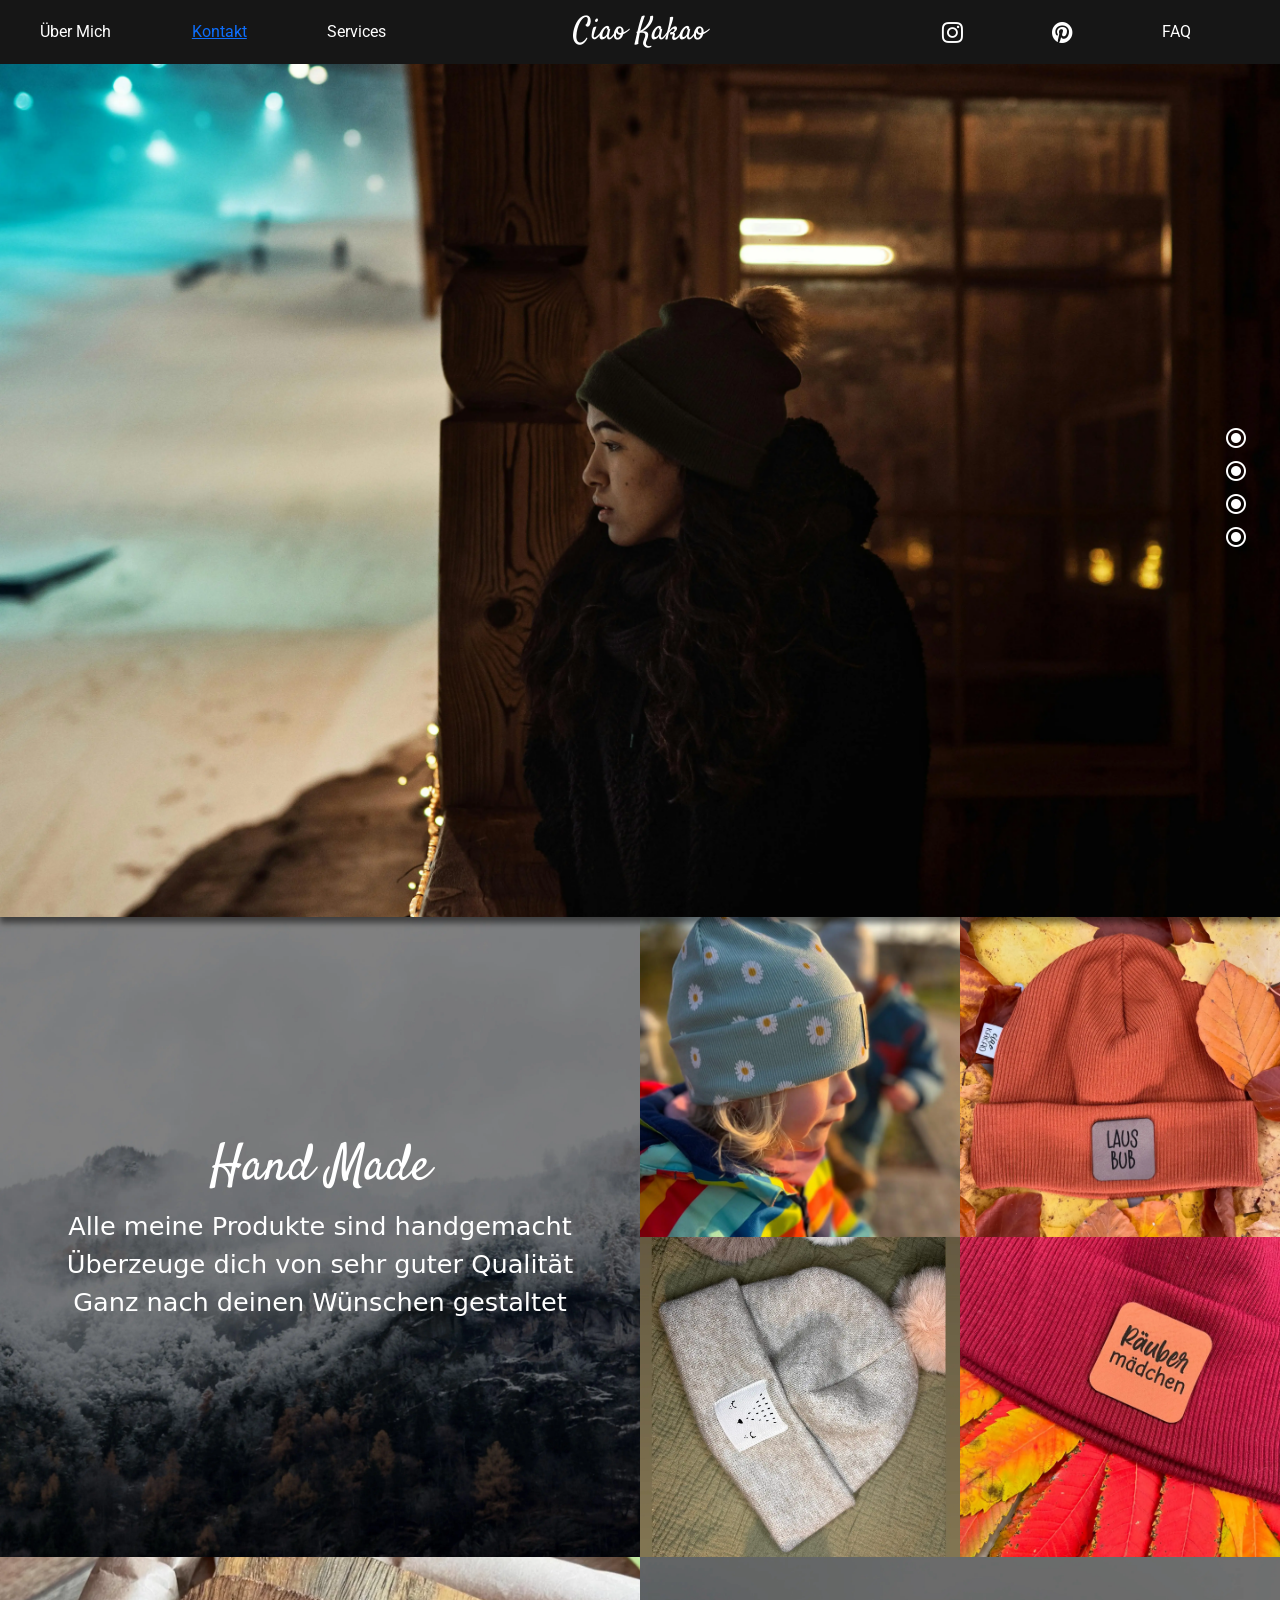
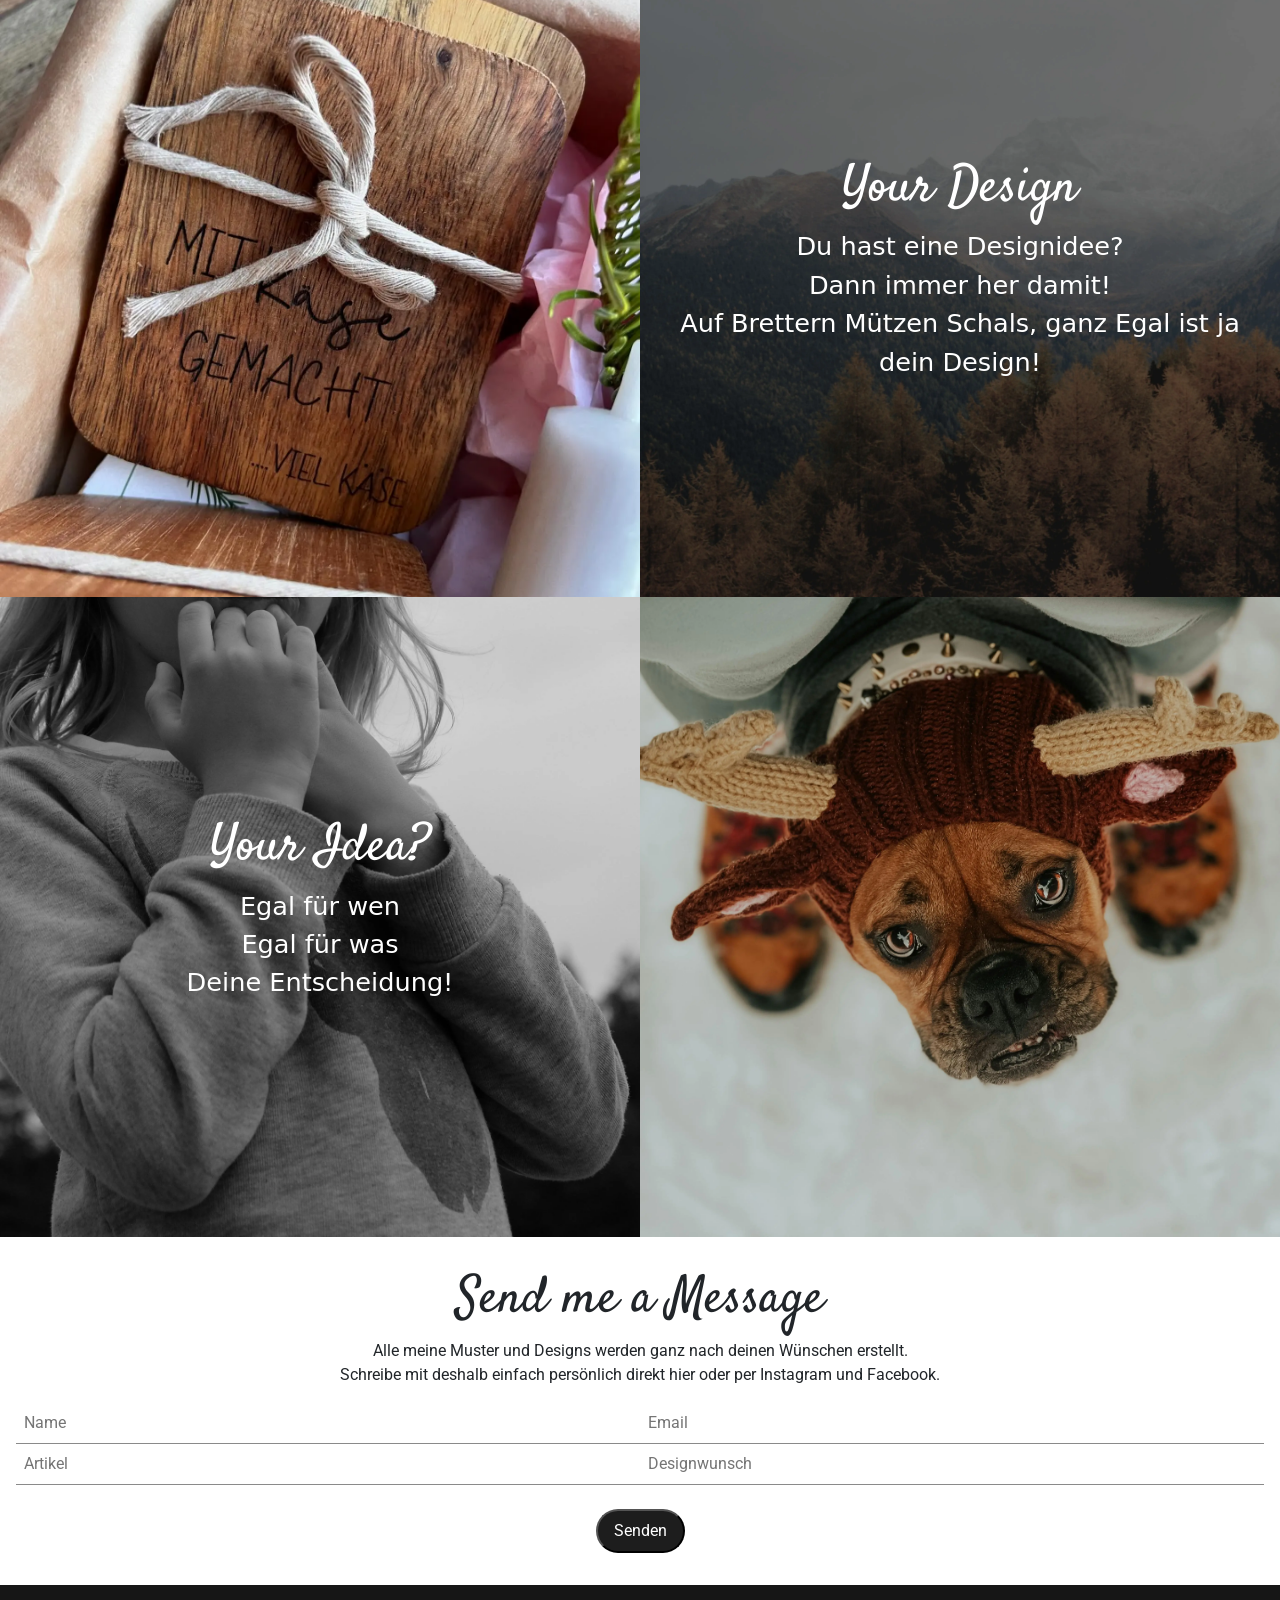
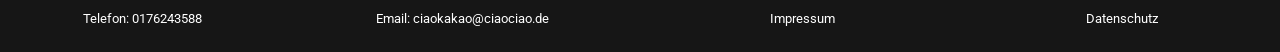
==== commit 61d0ad0e: "Füge einen Ankerlink zum Kontaktbereich hinzu und aktualisiere die ID für die Kontaktsektion" ====
--- a/index.html
+++ b/index.html
@@ -32,7 +32,7 @@
                     <div class="headercontainer">
                         <div class="headeraboutus">
                             <p class="headerp">Über Mich</p>
-                            <p class="headerp">Kontakt</p>
+                            <a href="#kontakt" class="headerp">Kontakt</a>
                             <p class="headerp">Services</p>
                         </div>
                         <div class="headerlogo">
@@ -130,7 +130,7 @@
                     </div>
                 </div>
 
-                <div class="contactMe">
+                <div class="contactMe" id="kontakt">
                     <div class="heading">
                         <h1>Send me a Message</h1>
                         <p>
--- a/css/ciaokakaoheader.css
+++ b/css/ciaokakaoheader.css
@@ -41,11 +41,10 @@
 
 .headeraboutus {
     width: 100%;
-    height: 100%;
+
     display: flex;
     justify-content: space-around;
     align-items: center;
-    flex-direction: row;
 }
 
 .headerlogo {
--- a/css/ciaokakaoimageslide.css
+++ b/css/ciaokakaoimageslide.css
@@ -1,49 +1,44 @@
-.companyimages{
-  width: 100%;
-  max-height: 100vh;
-  position: relative;
-  display: flex;
-  flex-direction: row;
-  overflow: hidden;
-  flex-wrap: wrap;
-  box-shadow: rgba(0, 0, 0, 0.5) 0px 6px 6px;
+.companyimages {
+    width: 100%;
+    max-height: 100vh;
+    position: relative;
+    display: flex;
+    flex-direction: row;
+    overflow: hidden;
+    flex-wrap: wrap;
+    box-shadow: rgba(0, 0, 0, 0.5) 0px 6px 6px;
 }
 
-.imageSliderContainer{
-display: flex;
-transition: transform 0.5s ease-in-out, filter 0.5s ease-in-out;
+.imageSliderContainer {
+    display: flex;
+    transition: transform 0.5s ease-in-out, filter 0.5s ease-in-out;
 }
 
-.sliderimg{
-  width: 100%;
+.sliderimg {
+    width: 100%;
+    height: auto;
 }
 
-.imageButtonContainer{
-  position: absolute;
-  right: 2%;
-  top: 50%;
-  display: flex;
-  flex-direction: column;
-
+.imageButtonContainer {
+    display: flex;
+    flex-direction: column;
+    position: absolute;
+    right: 2%;
+    top: 50%;
+    transform: translateY(-50%);
 }
 
-.imageSlideButton{
-  border: none;
-  background-color: transparent;
-  color: white;
-  transition: color 0.5s cubic-bezier(0.4, 0, 0.2, 1)
+.imageSlideButton {
+    border: none;
+    background-color: transparent;
+    color: white;
+    transition: color 0.5s cubic-bezier(0.4, 0, 0.2, 1);
 }
 
-.imageSlideButton:hover{
-  color: grey;
-  
+.imageSlideButton:hover {
+    color: grey;
 }
 
-
 .material-symbols-outlined {
-  font-variation-settings:
-  'FILL' 0,
-  'wght' 400,
-  'GRAD' 0,
-  'opsz' 24;
-}+    font-variation-settings: "FILL" 0, "wght" 400, "GRAD" 0, "opsz" 24;
+}
--- a/css/ciaokakaocontact.css
+++ b/css/ciaokakaocontact.css
@@ -1,79 +1,75 @@
-.contactMe{
-  width: 100%;
-  display: flex;
-  align-items: center;
+.contactMe {
+    width: 100%;
+    display: flex;
+    align-items: center;
     flex-direction: column;
     flex-wrap: nowrap;
     font-family: roboto;
-    padding-top: 2rem;
-    padding-bottom: 2rem;
+    padding: 2rem 1rem;
     text-align: center;
-    justify-content: space-between;
-    
+}
+
+.contactMe h1 {
+    font-family: Satisfy, serif;
+    font-size: clamp(3rem, 4vw, 5rem);
+}
+
+.heading {
+    width: 100%;
+    display: flex;
+    flex-direction: column;
+    flex-wrap: nowrap;
+    align-items: center;
+}
+.contactField {
+    width: 100%;
+
+    display: flex;
+    justify-content: space-evenly;
+}
+
+.submit {
+    width: 100%;
+    display: flex;
+    align-items: center;
+    justify-content: center;
+    margin-top: 1.5rem;
+}
+
+.buttonSubmit {
+    color: white;
+    background-color: rgb(29, 29, 29);
+    padding-top: 0.5rem;
+    padding-bottom: 0.5rem;
+    padding-left: 1rem;
+    padding-right: 1rem;
+    border-radius: 24px;
+    transition: transform 0.2s ease-in-out;
+}
+
+.buttonSubmit:hover {
+    transform: scale(1.1);
+}
+
+.inputMessage {
+    background: transparent;
+    border: none;
+    border-bottom: 1px solid rgba(23, 23, 23, 0.5); /* Dezente dunkle Unterstreichung */
+    color: rgb(23, 23, 23); /* Dunkler Text */
+    padding: 8px;
+    font-size: 1rem;
+    transition: border-bottom 0.3s ease-in-out, box-shadow 0.3s ease-in-out;
+    width: 100%;
+}
+
+.inputMessage:focus {
+    outline: none;
+    border-bottom: 2px solid rgb(23, 23, 23); /* Klare Unterstreichung bei Fokus */
+    box-shadow: 0 3px 5px rgba(23, 23, 23, 0.2);
 }
 
 @media (max-width: 768px) {
-  .contactMe{
-    height: 80vh;
-    font-size: 1.5rem;
-  }
+    .contactMe {
+        padding: 2rem 1rem;
+    }
 }
-
-.contactMe h1{
-  font-family: Satisfy, serif;
-  font-size: clamp(3rem, 4vw, 5rem);
-}
-
-
-.heading{
-  width: 100%;
-  display: flex;
-  flex-direction: column;
-    flex-wrap: nowrap;
-    align-items: center
-}
-.contactField{
-  width: 100%;
-
-  display: flex;
-  justify-content: space-evenly
-}
-
-.submit{
-  width: 100%;
-  display: flex;
-  align-items: center;
-    justify-content: center;
-}
-
-.buttonSubmit{
-  color: white;
-  background-color: rgb(29,29,29);
-  padding-top: 0.5rem;
-  padding-bottom: 0.5rem;
-  padding-left: 1rem;
-  padding-right: 1rem;
-  border-radius: 24px;
-  transition: transform 0.2s ease-in-out;}
-
-.buttonSubmit:hover{
-  transform: scale(1.1);
-}
-
-.inputMessage{
-  background: transparent;
-  border: none;
-  border-bottom: 1px solid rgba(23, 23, 23, 0.5); /* Dezente dunkle Unterstreichung */
-  color: rgb(23, 23, 23); /* Dunkler Text */
-  padding: 8px;
-  font-size: 1rem;
-  transition: border-bottom 0.3s ease-in-out, box-shadow 0.3s ease-in-out;
-}
-
-.inputMessage:focus{
-  outline: none;
-  border-bottom: 2px solid rgb(23, 23, 23); /* Klare Unterstreichung bei Fokus */
-  box-shadow: 0 3px 5px rgba(23, 23, 23, 0.2);
-}
-
-
